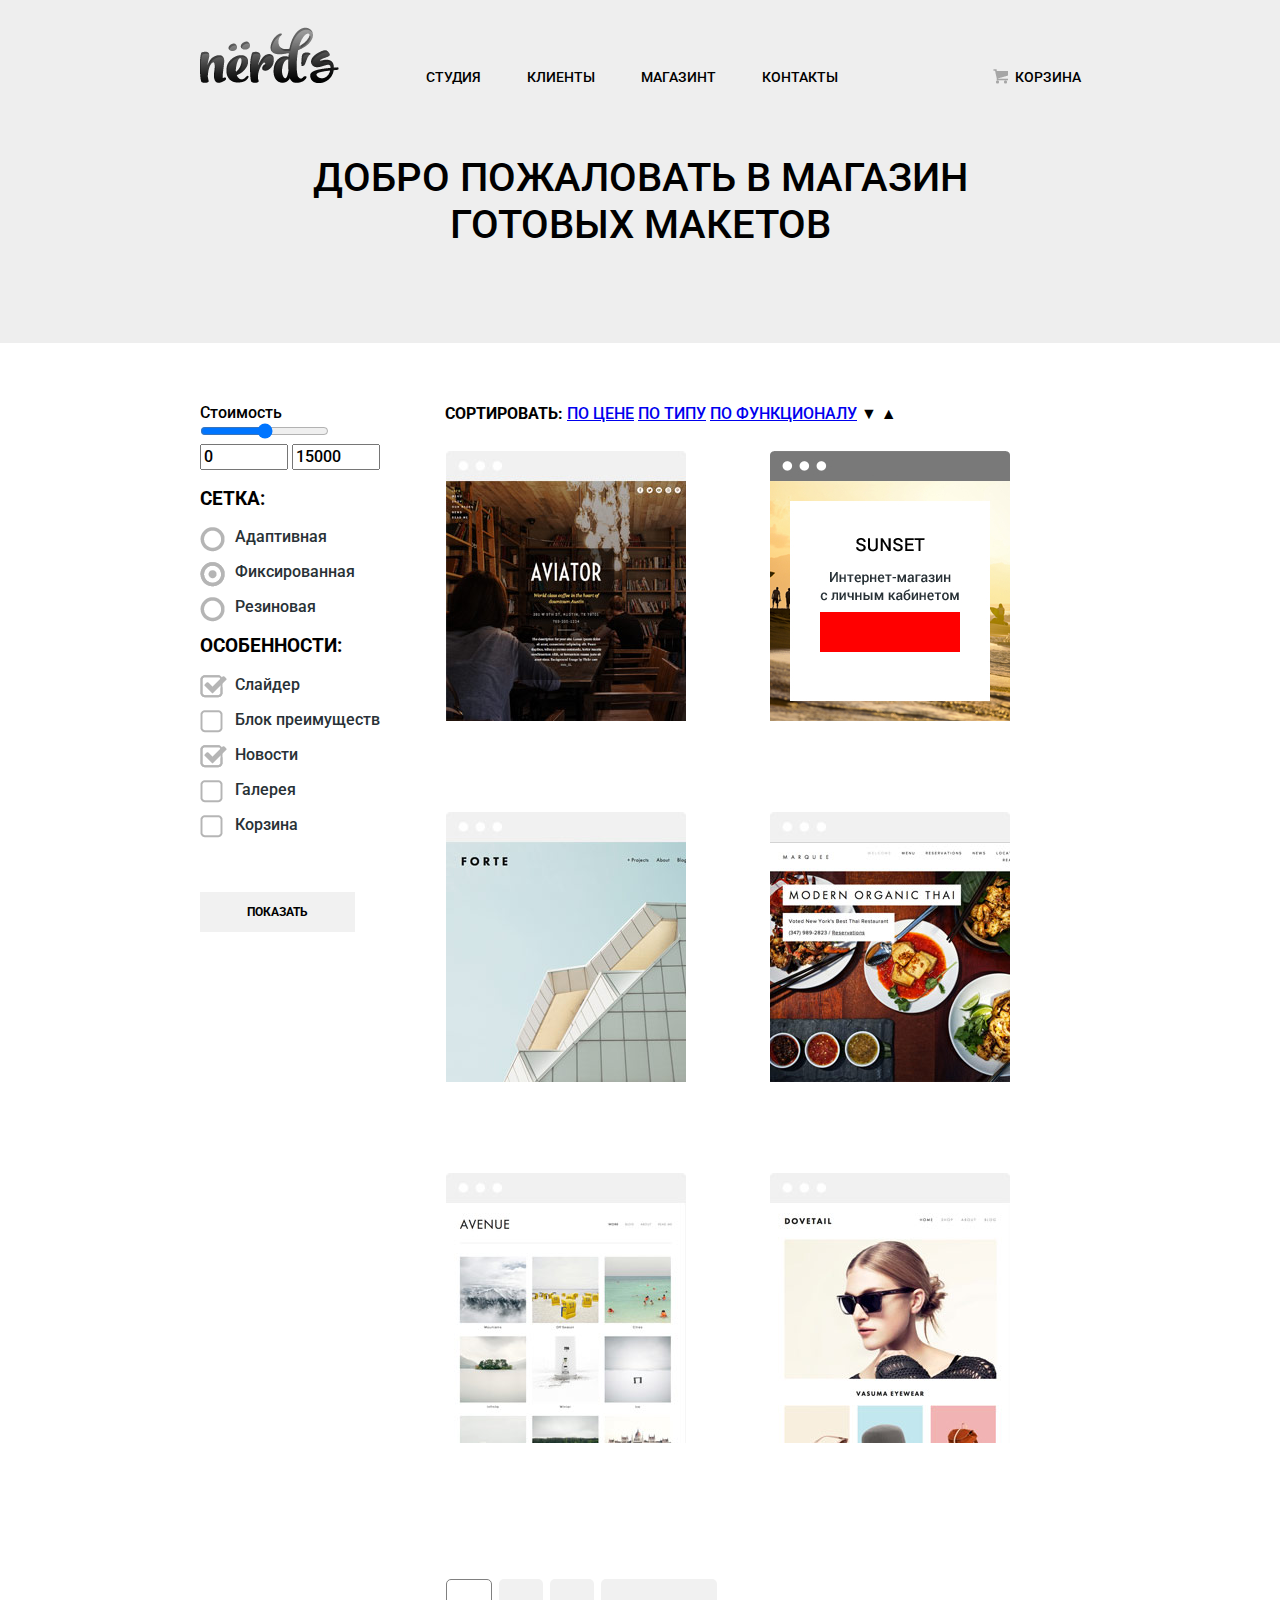
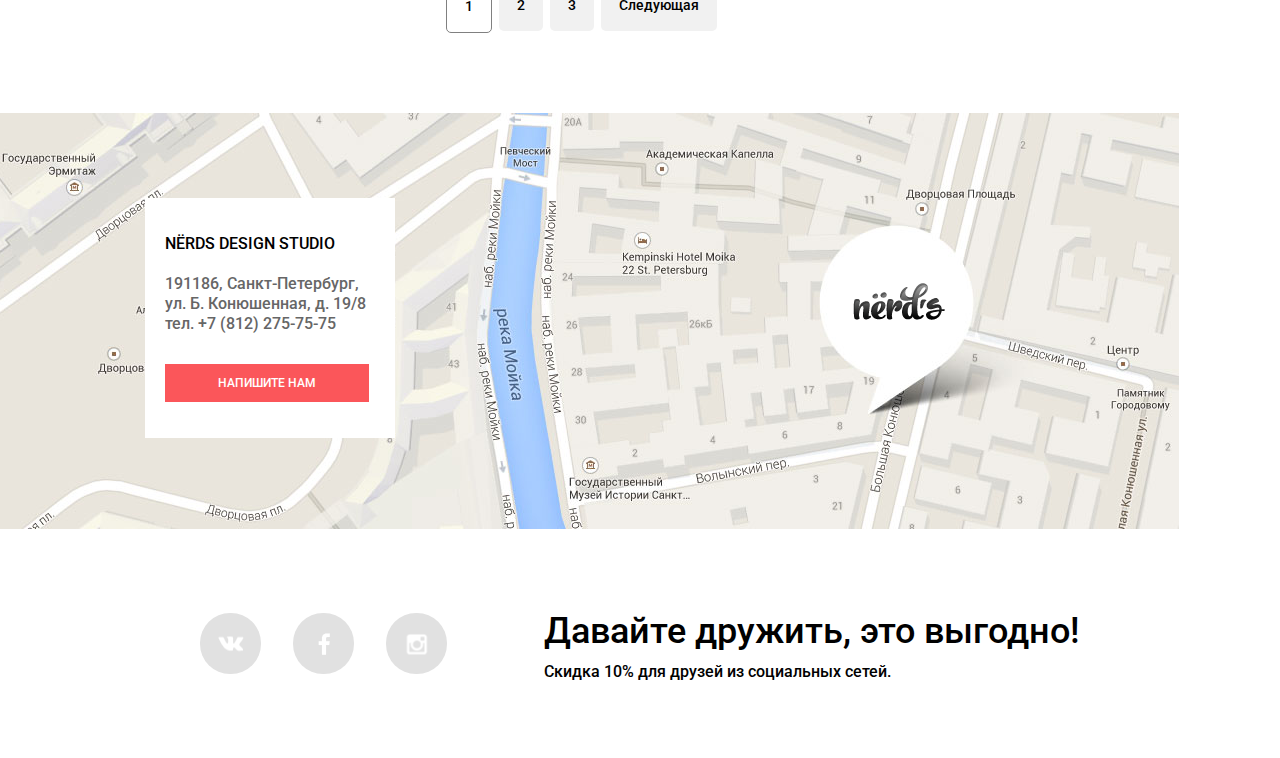
==== catalog.html @ 6b66bb36 "index.html - сделан, catalog.html - почти" ====
<!DOCTYPE html>
<html lang="en">
<head>
  <meta charset="utf-8">
  <title>Нёрдс Каталог</title>
  <link href="https://fonts.googleapis.com/css?family=Roboto:400,500&subset=cyrillic" rel="stylesheet">
  <link rel="stylesheet" href="https://fonts.googleapis.com/css?family=Roboto:500,900&subset=cyrillic">
  <link rel="stylesheet" href="css/normalize.css">
  <link href="css/style.css" rel="stylesheet">
</head>
<body>
  <header class="header clearfix">
    <div class="container clearfix">
      <a class="main-logo" href="#" class="logo"><img src="img/Logo.png" alt="logo" width="139" height="56"></a> <!--float left-->
      <nav class="header-menu">
        <ul>
          <li>
            <a href="#">СТУДИЯ</a>
          </li>
          <li>
            <a href="#">КЛИЕНТЫ</a>
          </li>
          <li>
            <a href="#">МАГАЗИНТ</a>
          </li>
          <li>
            <a href="#">КОНТАКТЫ</a>
          </li>
        </ul>
      </nav> <!-- margin-left-->
      <div class="cart">
        <a class="login" href="#">КОРЗИНА</a>
      </div>
      <div class="welcome">
        <h1>ДОБРО ПОЖАЛОВАТЬ В МАГАЗИН ГОТОВЫХ МАКЕТОВ</h1>
      </div>
    </div>

  </header>

  <main class="container clearfix">
    <!--Левое меню сортировки-->
    <div class="left-menu">
      <div class="price">
        <span>Стоимость</span>
          <div class="slider">
            <input type="range" name="name" value="">
          </div>
          <input class="price-range" type="text" name="name" value="0">
          <input class="price-range" type="text" name="name" value="15000">

      </div>
      <!--Сетка-->
      <div class="grid">
        <h3>СЕТКА:</h3>
        <form action="#" method="post">
          <input type="radio" name="grid" value="Адаптивная" id="rd1">
          <label for="rd1">Адаптивная</label>

          <input checked type="radio" name="grid" value="Фиксированная" id="rd2">
          <label for="rd2">Фиксированная</label>

          <input type="radio" name="grid" value="Резиновая" id="rd3">
          <label for="rd3">Резиновая</label>

      </div>
      <!--Особенности-->
      <div class="features">
        <h3>ОСОБЕННОСТИ:</h3>

          <input checked type="checkbox" name="features-check" value="skider" id="ch1">
          <label for="ch1">Слайдер</label>

          <input type="checkbox" name="features-check" value="advantages" id="ch2">
          <label for="ch2">Блок преимуществ</label>

          <input checked type="checkbox" name="features-check" value="news" id="ch3">
          <label for="ch3">Новости</label>

          <input type="checkbox" name="features-check" value="galery-features" id="ch4">
          <label for="ch4">Галерея</label>

          <input type="checkbox" name="features-check" value="basket" id="ch5">
          <label for="ch5">Корзина</label>

        <div class="show-button"> <!--отдельная клавиша Показать-->
            <!-- <a href="#" class="b1tn-show"> -->
              <input class="btn-show" type="submit" value="Показать">
            <!-- </a> -->
          </div>
        </form>
      </div>

    </div>
    <!--Карточки-->
    <div class="cards-index"> <!--Сортировка?-->
      <div class="sorted">
        <b>СОРТИРОВАТЬ:</b>
        <a href="#">ПО ЦЕНЕ</a>
        <a href="#">ПО ТИПУ</a>
        <a href="#">ПО ФУНКЦИОНАЛУ</a>
        <span>▼</span>
        <span>▲</span>
      </div>
      <div class="layouts">
        <div class="layout-card">
          <a href="#"><img src="img/card-1.jpg" alt="Макет" width="240" height="270"></a>
        </div>
        <div class="layout-card showed"> <!--карточка с кнопкой-->
            <a href="#"><img src="img/card-2-2.jpg" alt="Макет" width="240" height="270"></a>
            <div class="button-price">
                <a href="#" class="btn-price">10000 Р.</a>
            </div>
        </div>
        <div class="layout-card">
          <a href="#"><img src="img/card-3.jpg" alt="Макет" width="240" height="270"></a>
        </div>
        <div class="layout-card">
          <a href="#"><img src="img/card-4.jpg" alt="Макет" width="240" height="270"></a>
        </div>
        <div class="layout-card">
          <a href="#"><img src="img/card-5.jpg" alt="Макет" width="240" height="270"></a>
        </div>
        <div class="layout-card">
          <a href="#"><img src="img/card-6.jpg" alt="Макет" width="240" height="270"></a>
        </div>
        <div class="pagination">
          <ul>
            <li><a href="#" class="selected-pagi">1</a></li>
            <li><a href="#">2</a></li>
            <li><a href="#">3</a></li>
            <li><a href="#">Следующая</a></li>
          </ul>
        </div>
      </div>
    </div>


  </main><!--index main-->
  <footer class="social">
    <div class="container clearfix">
      <div class="map">
        <img class="big-map" src="img/map.jpg" alt="map" width="1199" height="416">
        <img class="map-logo" src="img/logo-map.png" alt="logo-map" width="92" height="37">
        <div class="our-address">
          <span>NЁRDS DESIGN STUDIO</span>

          <address>
            191186, Санкт-Петербург, ул. Б. Конюшенная, д. 19/8
            <br>
            тел. +7 (812) 275-75-75
          </address>
          <a class="btn-address" href="#">НАПИШИТЕ НАМ</a>
        </div>
      </div>

        <div class="social-footer">
          <a class="social-btn social-btn-vk" href="#">Вконтакте</a>
          <a class="social-btn social-btn-fb" href="#">Фейсбук</a>
          <a class="social-btn social-btn-inst" href="#">Инстаграм</a>
        </div>
        <div class="lets-friend">
          <h1>Давайте дружить, это выгодно!</h1>
          <span>Скидка 10% для друзей из социальных сетей.</span>
        </div>
    </div>
  </footer>

</body>
</html>
---- css/style.css ----
body {
  font-size: 16px;
  line-height: 22px;
  color: black;
  font-weight: 500;
  font-family: 'Roboto', sans-serif;
}

h1 {
  font-size: 36px;
  line-height: 36px;
  color: black;
  font-weight: 500;
  font-family: 'Roboto', sans-serif;
}

h2 {
  font-size: 18px;
  line-height: 30px;
  color: black;
  font-weight: 500;
  font-family: 'Roboto', sans-serif;
}

.clearfix::after {
  content: "";
  display: table;
  clear: both;
}

.container {
  position: relative;

  width: 880px;
  padding: 0 10px;
  margin: 0 auto;
}

.header {
  margin-bottom: 60px;
  background-color: #eeeeee;
}

.main-logo {
  float: left;
  position: absolute;
  top: 27px;
}

.header-menu {
  box-sizing: border-box;
  width: 600px;
  float: left;
  margin-left: 180px;
  /*padding-left: 185px;  /* 325px */

}

.header-menu ul {
  margin: 0;
  padding: 0;
  list-style: none;
  font-size: 0;
}

.header-menu li {
  display: inline-block;
  font-size: 14px;
  font-weight: 500;
  line-height: 30px;
}

.header-menu a {
  text-decoration: none;
  color: black;
  display: block;
  padding: 62px 46px;
}

.header-menu a:last-child {
  padding-right: 0;
}

.header-menu a:hover {
  color: #fb565a;
}

.header-menu a:active {
  color: #dbdbdb;
}

.cart {
  max-width: 90px;
  float: right;
}

.login {
  position: relative;

  font-size: 14px;
  font-weight: 500;
  line-height: 30px;
  color: black;
  text-decoration: none;
  padding: 62px 0 62px 25px;

  display: inline-block;
  vertical-align: top;
}

.login:hover {
  color: #fb565a;
}

.login:active {
  color: #dbdbdb;
}

.login::before {
  content: "";
  position: absolute;

  width: 15px;
  height: 15px;
  background-position: -10px -10px;
  background-image: url("../img/sprite.png");
  background-repeat: no-repeat;

  top: 69px;
  left: 3px;
}

.login:hover::before {
  width: 15px;
  height: 15px;
  background-position: -10px -45px;

}

.login:active::before {
  width: 15px;
  height: 15px;
  background-position: -10px -10px;
}

/*--Конец шапки--*/

.advantages {
  vertical-align: top;

}

.advantages-text {
  float: left;
  width: 370px;
  margin: 0;
  padding: 0;

}

.advantages-text h1 {
  margin: 0;
  margin-top: 25px;
}

.advantages-text p {
  margin: 0;
  margin-top: 20px;
  margin-bottom: 30px;
}

/*BUTTONS */

.btn-more {
  display: block;
  /*box-sizing: border-box;*/
  width: 240px;
  line-height: 38px;

  text-decoration: none;
  color: white;
  background-color: #fb565a;
  font-size: 12px;


  text-align: center;

  /*vertical-align: middle;*/
  /*padding: 14px 71px 15px 70px;*/
}

.btn-more:hover {
  background-color: #d6494d;
}

.btn-more:active {
  background-color: #b63538;
}

.btn-buy {
  display: block;
  width: 140px;
  line-height: 38px;

  text-decoration: none;
  color: white;
  background-color: #fb565a;

  text-align: center;
}

.btn-buy:hover {
  background-color: #d6494d;
}

.btn-buy:active {
  background-color: #b63538;
}

.apps {
  background-color: #00ca74;
}

.apps:hover {
  background-color: #01a25e;
}

.apps:active {
  background-color: #009053;
}

.present {
  background-color: #efc84a;
}

.present:hover {
  background-color: #d6ae2c;
}
.present:active {
  background-color: #c09b24;
}

/*END BUTTONS */

.advantages-img {
  float: right;
  margin-bottom: 70px;
}

.advantages-switch {
  float: left;
  width: 60px;
  margin-top: 200px;

}

.what-we-do {
  font-size: 0;
}

.we-do-card {
  display: inline-block;
  width: 240px;
  vertical-align: top;
  margin-right: 80px;
  margin-bottom: 80px;


  font-size: 15px;
  line-height: 22px;
  color: black;
  font-weight: 500;
  font-family: 'Roboto', sans-serif;
}

.we-do-card h2 {     /* Не работает? */
  font-size: 18px;
  line-height: 30px;
  color: black;
  font-weight: 500;
  font-family: 'Roboto', sans-serif;
}

.we-do-card:last-child {
  margin-right: 0;

}

.about {
  margin-top: 60px;
  margin-bottom: 72px;
}

.about li {
  margin-bottom: 35px;
}

.about span {
  text-transform: uppercase;
}

.about-text {
  float: left;
  width: 575px;
  padding-top: 15px;
}

.about-text h1 {
  margin: 0;
}

.about-text p {
  margin-top: 30px;
  margin-bottom: 55px;
}

.about-how {
  width: 240px;
  float: right;
  margin-right: 15px;
}

.about-how img {
  margin-bottom: 90px;
}

.delimiter {
  margin: 0;
}

.partners {
  margin-top: 45px;
  margin-bottom: 30px;
}

.image-partners {
  vertical-align: middle;
  margin-right: 120px;
  opacity: 0.2;
}

.image-partners:hover {
  opacity: 1; lty
}

.image-partners:last-child {
  margin-right: 0;
}

/*--footer*/
.map {
  margin-bottom: 78px;
}

.big-map {
  position: relative;
  left: -220px;
}

.map-logo {
  position: absolute;
  top: 170px;
  right: 145px;
}

.our-address {
  position: absolute;
  top: 85px;
  left: -45px;
  box-sizing: border-box;

  background-color: white;
  width: 250px;
  height: 240px;

  padding: 31px 23px 26px 20px;

}

.our-address span {
  font-size: 16px;
  line-height: 30px;
}

.our-address address {
  margin-top: 15px;
  margin-bottom: 30px;

  font-size: 16px;
  line-height: 20px;
  font-style: normal;
  color: #666;
}

.btn-address {
  display: block;
  /*box-sizing: border-box;*/
  width: 204px;
  line-height: 38px;

  text-decoration: none;
  color: white;
  background-color: #fb565a;
  font-size: 12px;


  text-align: center;

  /*vertical-align: middle;*/
  /*padding: 14px 71px 15px 70px;*/
}

.btn-address:hover {
  background-color: #d6494d;
}

.btn-address:active {
  background-color: #b63538;
}

.social {
  margin-top: 80px;
}

.social-footer {
  float: left;
}

.social-btn {
  position: relative;
  display: inline-block;
  vertical-align: top;
  margin-right: 28px;

  width: 61px;
  height: 61px;
  font-size: 0;
  background-color: #e1e1e1;

  border-radius: 30px;

}

.social-btn::before {
  content: "";
  position: absolute;
  top: 50%;
  left: 50%;

  transform: translate(-50%, -50%);
  background: transparent url("../img/sprite.png") no-repeat;

}

.social-btn:hover {
  background: #fb565a;
}

.social-btn-vk::before {
  width: 26px;
  height: 15px;
  background-position: -10px -459px;
}

.social-btn-fb::before {
  width: 12px;
  height: 22px;
  background-position: -10px -316px;
}

.social-btn-inst::before {
  width: 21px;
  height: 21px;
  background-position: -10px -358px;
}

.lets-friend {
  float: right;;
  margin-left: 20px;
  margin-bottom: 75px;
}

.lets-friend h1 {
  margin: 0;
  margin-bottom: 12px;
}

footer .container {
  margin-top: 80px;
}
/*--End Footer--*/

/*Catalog*/

.welcome {
  margin-bottom: 95px;
  margin-left: auto;
  margin-right: auto;
  width: 655px;
}

.welcome h1 {
  margin: 0;
  text-align: center;
  font-size: 40px;
  text-transform: uppercase;
  font-weight: 500;
  line-height: normal;
}

.left-menu {
  float: left;
  width: 245px;
  line-height: 20px;
}

/*Оформление кнопок*/

input[type="checkbox"] {
  display: none;
}

input[type="checkbox"] + label {
  display: block;
  line-height: 20px;
  padding-left: 35px;
  margin-bottom: 15px;
  cursor: pointer;

  position: relative;
  color: #283136;
}

input[type="checkbox"] + label:hover {
  color: black;
}

input[type="checkbox"] + label:active {  /*Нужно ли opacity?*/
  opacity: 0.3;
}

input[type="checkbox"] + label::before {
  content: "";
  display: block;

  position: absolute;
  top: 0;
  left: 0;

  background-image: url("../img/sprite.png");
  background-repeat: no-repeat;
  width: 23px;
  height: 23px;
  background-position: -10px -80px;
}

input[type="checkbox"]:checked + label::after {
  content: "";
  display: block;

  position: absolute;
  top: 0;
  left: 0;

  background-image: url("../img/sprite.png");
  background-repeat: no-repeat;
  width: 27px;
  height: 23px;
  background-position: -10px -123px;
}

input[type="radio"] {
  display: none;
}

input[type="radio"] + label {
  display: block;
  line-height: 20px;
  padding-left: 35px;
  margin-bottom: 15px;
  cursor: pointer;

  position: relative;
  color: #283136;
}

input[type="radio"] + label:hover {
  color: black;
}

input[type="radio"] + label:active {  /*Нужно ли opacity?*/
  opacity: 0.3;
}

input[type="radio"] + label::before {
  content: "";
  display: block;

  position: absolute;
  top: 0;
  left: 0;

  background-image: url("../img/sprite.png");
  background-repeat: no-repeat;
  width: 25px;
  height: 25px;
  background-position: -10px -166px;
}

input[type="radio"]:checked + label::after {
  content: "";
  display: block;

  position: absolute;
  top: 0;
  left: 0;

  background-image: url("../img/sprite.png");
  background-repeat: no-repeat;
  width: 25px;
  height: 25px;
  background-position: -10px -211px;
}

.left-menu .price-range {
  width: 80px;
}

.show-button {
  margin-top: 57px;
}

.btn-show {
    display: block;
    width: 155px;
    line-height: 38px;

    text-decoration: none;
    color: black;
    background-color: #f1f1f1;

    text-align: center;
    text-transform: uppercase;
    border: 0;

    font-size: 12px;
    font-weight: 700;

}

/*END Оформление кнопок*/



.sorted {
  margin-bottom: 26px;
}

.layouts {
  margin-left: 246px;
}

.layout-card {
  display: inline-block;
  font-size: 0;
  margin-right: 80px;
  margin-bottom: 80px;
}

.layout-card:nth-child(even) {
  margin-right: 0;
}

.showed  div{
  position: relative;
}

.btn-price {
  position: absolute;
  bottom: 80px;
  left: 50px;
  background: red;
  width: 140px;
  height: 40px;

}

.btn-price:hover {
  background: blue;
}

/*
.btn-price {
  display: inline-block;
  float: right;
  background: red;
  width: 100px;
}
*/

.pagination {
  margin-top: 45px;
}

.pagination ul {
  margin: 0;
  padding: 0;

  list-style: none;
  font-size: 0;
}

.pagination li {
  display: inline-block;
  font-size: 14px;
  line-height: 18px;
  vertical-align: top;
}

.pagination a {
  display: block;
  padding: 17px 18px;
  color: black;
  background-color: #f1f1f1;
  text-decoration: none;
  margin-right: 7px;
  border-radius: 5px;
}

.pagination .selected-pagi {
  color: black;
  background-color: white;
  border: 1px solid grey;
}

.pagination a:hover {
  background: #e5e5e5;
}

.pagination a:active {
  background: #d5d5d5;
  box-shadow: inset 0 3px 0 0 grey;
}

/*SPRITE*/
.sprite {
    background-image: url("../img/sprite.png");
    background-repeat: no-repeat;
    display: block;
}

.sprite--icon-basket {
    width: 15px;
    height: 15px;
    background-position: -10px -10px;
}

.sprite--icon-basket-red {
    width: 15px;
    height: 15px;
    background-position: -10px -45px;
}

.sprite--icon-check-off {
    width: 23px;
    height: 23px;
    background-position: -10px -80px;
}

.sprite--icon-check-on {
    width: 27px;
    height: 23px;
    background-position: -10px -123px;
}

.sprite--icon-circle {
    width: 25px;
    height: 25px;
    background-position: -10px -166px;
}

.sprite--icon-circle-dot {
    width: 25px;
    height: 25px;
    background-position: -10px -211px;
}

.sprite--icon-down-dir- {
    width: 11px;
    height: 10px;
    background-position: -10px -256px;
}

.sprite--icon-down-dir-green {
    width: 11px;
    height: 10px;
    background-position: -10px -286px;
}

.sprite--icon-fb {
    width: 12px;
    height: 22px;
    background-position: -10px -316px;
}

.sprite--icon-inst {
    width: 21px;
    height: 21px;
    background-position: -10px -358px;
}

.sprite--icon-up-dir {
    width: 11px;
    height: 10px;
    background-position: -10px -399px;
}

.sprite--icon-up-dir-green {
    width: 11px;
    height: 10px;
    background-position: -10px -429px;
}

.sprite--icon-vk {
    width: 26px;
    height: 15px;
    background-position: -10px -459px;
}

/*END SPRITE*/
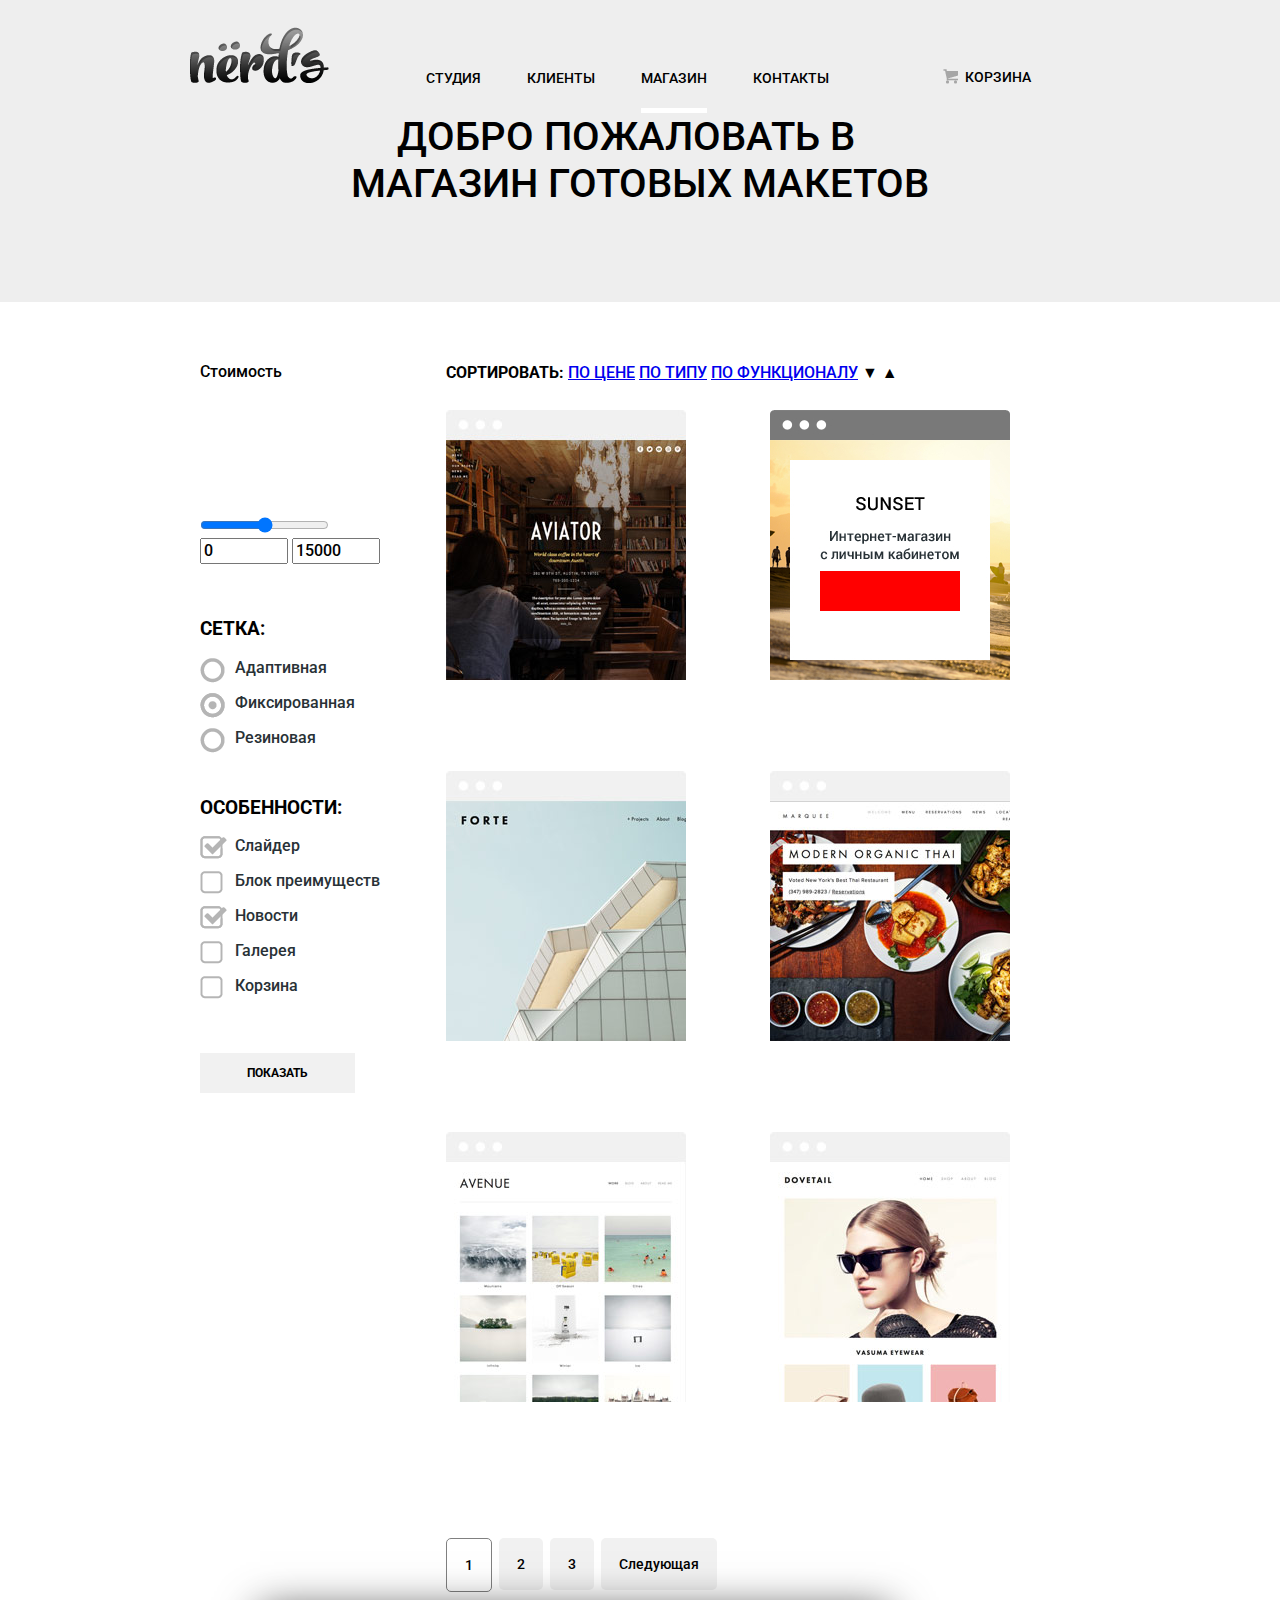
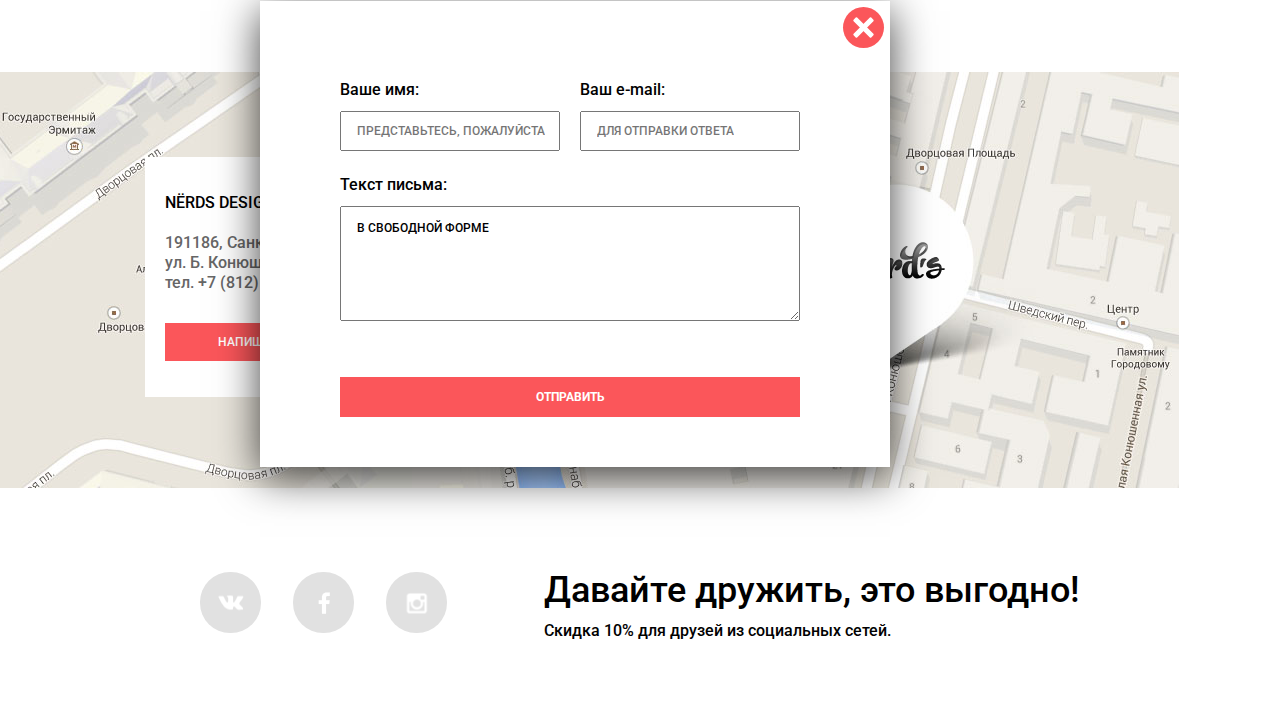
==== commit f823b9ed: "index.html готов" ====
--- a/catalog.html
+++ b/catalog.html
@@ -1,5 +1,5 @@
 <!DOCTYPE html>
-<html lang="en">
+<html lang="ru">
 <head>
   <meta charset="utf-8">
   <title>Нёрдс Каталог</title>
@@ -11,7 +11,7 @@
 <body>
   <header class="header clearfix">
     <div class="container clearfix">
-      <a class="main-logo" href="#" class="logo"><img src="img/Logo.png" alt="logo" width="139" height="56"></a> <!--float left-->
+      <a class="main-logo" href="index.html" class="logo"><img src="img/Logo.png" alt="logo" width="139" height="56"></a> <!--float left-->
       <nav class="header-menu">
         <ul>
           <li>
@@ -20,8 +20,8 @@
           <li>
             <a href="#">КЛИЕНТЫ</a>
           </li>
-          <li>
-            <a href="#">МАГАЗИНТ</a>
+          <li class="active">
+            <a>МАГАЗИН</a>
           </li>
           <li>
             <a href="#">КОНТАКТЫ</a>
@@ -41,57 +41,57 @@
   <main class="container clearfix">
     <!--Левое меню сортировки-->
     <div class="left-menu">
-      <div class="price">
-        <span>Стоимость</span>
-          <div class="slider">
-            <input type="range" name="name" value="">
-          </div>
-          <input class="price-range" type="text" name="name" value="0">
-          <input class="price-range" type="text" name="name" value="15000">
-
-      </div>
-      <!--Сетка-->
-      <div class="grid">
-        <h3>СЕТКА:</h3>
-        <form action="#" method="post">
-          <input type="radio" name="grid" value="Адаптивная" id="rd1">
-          <label for="rd1">Адаптивная</label>
-
-          <input checked type="radio" name="grid" value="Фиксированная" id="rd2">
-          <label for="rd2">Фиксированная</label>
-
-          <input type="radio" name="grid" value="Резиновая" id="rd3">
-          <label for="rd3">Резиновая</label>
-
-      </div>
-      <!--Особенности-->
-      <div class="features">
-        <h3>ОСОБЕННОСТИ:</h3>
-
-          <input checked type="checkbox" name="features-check" value="skider" id="ch1">
-          <label for="ch1">Слайдер</label>
-
-          <input type="checkbox" name="features-check" value="advantages" id="ch2">
-          <label for="ch2">Блок преимуществ</label>
-
-          <input checked type="checkbox" name="features-check" value="news" id="ch3">
-          <label for="ch3">Новости</label>
-
-          <input type="checkbox" name="features-check" value="galery-features" id="ch4">
-          <label for="ch4">Галерея</label>
-
-          <input type="checkbox" name="features-check" value="basket" id="ch5">
-          <label for="ch5">Корзина</label>
-
-        <div class="show-button"> <!--отдельная клавиша Показать-->
-            <!-- <a href="#" class="b1tn-show"> -->
-              <input class="btn-show" type="submit" value="Показать">
-            <!-- </a> -->
-          </div>
-        </form>
-      </div>
-
-    </div>
+        <div class="price">
+          <span>Стоимость</span>
+            <div class="slider">
+              <input type="range" name="name" value="">
+            </div>
+            <input class="price-range" type="text" name="name" value="0">
+            <input class="price-range" type="text" name="name" value="15000">
+
+        </div>
+        <!--Сетка-->
+        <div class="grid">  <!--form action закрывать в каждом диве или один общий на два дива?(этот и следующий)-->
+          <h3>СЕТКА:</h3>
+          <form action="#" method="post">
+            <input type="radio" name="grid" value="Адаптивная" id="rd1">
+            <label for="rd1">Адаптивная</label>
+
+            <input checked type="radio" name="grid" value="Фиксированная" id="rd2">
+            <label for="rd2">Фиксированная</label>
+
+            <input type="radio" name="grid" value="Резиновая" id="rd3">
+            <label for="rd3">Резиновая</label>
+
+        </div>
+        <!--Особенности-->
+        <div class="features">
+          <h3>ОСОБЕННОСТИ:</h3>
+
+            <input checked type="checkbox" name="features-check" value="skider" id="ch1">
+            <label for="ch1">Слайдер</label>
+
+            <input type="checkbox" name="features-check" value="advantages" id="ch2">
+            <label for="ch2">Блок преимуществ</label>
+
+            <input checked type="checkbox" name="features-check" value="news" id="ch3">
+            <label for="ch3">Новости</label>
+
+            <input type="checkbox" name="features-check" value="galery-features" id="ch4">
+            <label for="ch4">Галерея</label>
+
+            <input type="checkbox" name="features-check" value="basket" id="ch5">
+            <label for="ch5">Корзина</label>
+
+          <div class="show-button"> <!--отдельная клавиша Показать-->
+              <!-- <a href="#" class="b1tn-show"> -->
+                <input class="btn-show" type="submit" value="Показать">
+              <!-- </a> -->
+            </div>
+          </form>
+        </div>
+
+      </div>
     <!--Карточки-->
     <div class="cards-index"> <!--Сортировка?-->
       <div class="sorted">
@@ -139,7 +139,7 @@
   </main><!--index main-->
   <footer class="social">
     <div class="container clearfix">
-      <div class="map">
+      <div class="map"> <!--Всплывающее окно внутри -->
         <img class="big-map" src="img/map.jpg" alt="map" width="1199" height="416">
         <img class="map-logo" src="img/logo-map.png" alt="logo-map" width="92" height="37">
         <div class="our-address">
@@ -152,6 +152,41 @@
           </address>
           <a class="btn-address" href="#">НАПИШИТЕ НАМ</a>
         </div>
+        <div class="modal-content clearfix"><!-- Всплывающее окно "Напишите нам" -->  <!-- text-popup проходит сквозь float, clearfix не помогает почему-то -->
+            <button class="modal-content-close" type="button" title="Закрыть">Закрыть</button>
+
+            <form class="login-form clearfix" action="#" method="post">
+                <div class="login-popup">
+                  <label for="pup-login">
+                    <p>Ваше имя:</p>
+                  </label>
+                  <input type="text" name="login" id="pup-login" placeholder="представьтесь, пожалуйста">
+                </div>
+                <div class="email-popup">
+                  <label for="pup-email">
+                    <p>Ваш e-mail:</p>
+                  </label>
+                  <input type="text"  name="email" id="pup-email" placeholder="для отправки ответа">
+                </div>
+                <div class="text-popup">
+                  <label for="pup-text">
+                    <p>Текст письма:</p>
+                  </label>
+                  <textarea type="text"  name="all-text" id="pup-text">в свободной форме</textarea>
+                </div>
+                <!-- <div class="text-popup"> -->  <!-- Проба с типом input -->
+                  <!--<label for="pup-text">
+                    <p>Текст письма:</p>
+                  </label>
+                  <input class="popup-text" type="text"  name="all-text" id="pup-text" placeholder="в свободной форме"></input>
+                </div> -->
+
+                <button class="btn-show" type="submit">Отправить</button>
+
+            </form>
+
+
+          </div>
       </div>
 
         <div class="social-footer">
@@ -166,5 +201,6 @@
     </div>
   </footer>
 
+
 </body>
 </html>
--- a/css/style.css
+++ b/css/style.css
@@ -36,6 +36,11 @@
   margin: 0 auto;
 }
 
+img {
+  max-width: 100%;
+  height: auto;
+}
+
 .header {
   margin-bottom: 60px;
   background-color: #eeeeee;
@@ -45,13 +50,18 @@
   float: left;
   position: absolute;
   top: 27px;
+  left: 0px;
+
 }
 
 .header-menu {
   box-sizing: border-box;
-  width: 600px;
+  width: 550px;
   float: left;
   margin-left: 180px;
+  margin-top: 43px;
+
+  /*margin-bottom: 64px;*/
   /*padding-left: 185px;  /* 325px */
 
 }
@@ -65,6 +75,7 @@
 
 .header-menu li {
   display: inline-block;
+  vertical-align: top;
   font-size: 14px;
   font-weight: 500;
   line-height: 30px;
@@ -74,7 +85,7 @@
   text-decoration: none;
   color: black;
   display: block;
-  padding: 62px 46px;
+  padding: 20px 46px;
 }
 
 .header-menu a:last-child {
@@ -87,11 +98,34 @@
 
 .header-menu a:active {
   color: #dbdbdb;
+}
+
+.header-menu .active {
+  position: relative;
+
+  background-color: none;
+}
+
+.header-menu .active::after {
+  content: "";
+  position: absolute;
+  right: 0;
+  bottom: 0;
+  left: 46px;
+
+  height: 5px;
+
+  background-color: #ffffff;
+}
+
+.header-menu .active a:hover {
+  color: black;
 }
 
 .cart {
   max-width: 90px;
   float: right;
+  margin-right: 50px;
 }
 
 .login {
@@ -145,29 +179,104 @@
 
 /*--Конец шапки--*/
 
-.advantages {
+/* SLIDER*/
+
+.slider {
+  position: relative;
+
+  padding-top: 135px;
+  width: 880px;
+  margin: 0 auto;
+}
+
+.slide {
+  min-height: 310px;
+  background-repeat: no-repeat;
+  background-position: 100% 10px;
+}
+
+.slider input[type="radio"] {
+  display: none;
+}
+
+.slider-controls label {
+  display: inline-block;
+  width: 4px;
+  height: 4px;
+  margin: 0 3px;
+
   vertical-align: top;
 
-}
-
-.advantages-text {
-  float: left;
-  width: 370px;
-  margin: 0;
-  padding: 0;
-
-}
-
-.advantages-text h1 {
-  margin: 0;
-  margin-top: 25px;
-}
-
-.advantages-text p {
-  margin: 0;
-  margin-top: 20px;
-  margin-bottom: 30px;
-}
+  background: #ffffff;
+  border: 3px solid white;
+  border-radius: 50%;
+  cursor: pointer;
+}
+.slider-controls {
+  position: absolute;
+  bottom: 95px;
+  left: 50%;
+
+  width: 200px;
+  margin-left: -100px;
+
+  text-align: center;
+}
+
+.slide-text {
+  width: 500px;
+  padding: 30px 0;
+}
+
+.slide-title {
+  font-weight: 500;
+  font-size: 36px;
+  line-height: 36px;
+}
+
+.slide p {
+  color: #283136;
+  font-size: 16px;
+  font-weight: 500;
+  line-height: 22px;
+}
+
+.slide:nth-child(1) {
+  background-image: url("../img/nerds-1-comp.png");
+}
+
+.slide:nth-child(2) {
+  background-image: url("../img/nerds-2-calc.png");
+}
+
+.slide:nth-child(3) {
+  background-image: url("../img/nerds-3-rob.png");
+}
+
+.slide {
+  display: none;
+}
+
+#btn-1:checked ~ .slides .slide:nth-child(1) {
+  display: block;
+}
+
+#btn-2:checked ~ .slides .slide:nth-child(2) {
+  display: block;
+}
+
+#btn-3:checked ~ .slides .slide:nth-child(3) {
+  display: block;
+}
+
+#btn-1:checked ~ .slider-controls label[for="btn-1"],
+#btn-2:checked ~ .slider-controls label[for="btn-2"],
+#btn-3:checked ~ .slider-controls label[for="btn-3"] {
+  background: #c1c1c1;
+}
+
+/*END SLIDER */
+
 
 /*BUTTONS */
 
@@ -178,12 +287,13 @@
   line-height: 38px;
 
   text-decoration: none;
+  text-transform: uppercase;
   color: white;
   background-color: #fb565a;
   font-size: 12px;
 
-
   text-align: center;
+  border-radius: 3px;
 
   /*vertical-align: middle;*/
   /*padding: 14px 71px 15px 70px;*/
@@ -289,14 +399,38 @@
 .about {
   margin-top: 60px;
   margin-bottom: 72px;
+
+}
+
+.about ul {
+  margin: 0;
+  padding: 0;
+  list-style: none;
+  margin-top: 30px;
 }
 
 .about li {
+  position: relative;
+
   margin-bottom: 35px;
+  padding-left: 35px;
+}
+
+.about li::after {
+  position: absolute;
+  content: "";
+  top: 50%;
+  left: 1px;
+
+  width: 25px;
+  height: 2px;
+
+  background-color: #fb565a;
 }
 
 .about span {
   text-transform: uppercase;
+
 }
 
 .about-text {
@@ -355,6 +489,7 @@
 .big-map {
   position: relative;
   left: -220px;
+  max-width: inherit;
 }
 
 .map-logo {
@@ -650,18 +785,30 @@
 
 /*END Оформление кнопок*/
 
-
+.price {
+  margin-bottom: 55px;
+}
+
+.grid {
+  margin-bottom: 50px;
+}
+
+.cards-index {
+  width: 565px;
+  margin-left: 246px;
+}
 
 .sorted {
   margin-bottom: 26px;
 }
 
-.layouts {
+/*.layouts {
   margin-left: 246px;
-}
+}*/
 
 .layout-card {
   display: inline-block;
+  vertical-align: top;
   font-size: 0;
   margin-right: 80px;
   margin-bottom: 80px;
@@ -712,6 +859,7 @@
 
 .pagination li {
   display: inline-block;
+  vertical-align: top;
   font-size: 14px;
   line-height: 18px;
   vertical-align: top;
@@ -828,3 +976,136 @@
 }
 
 /*END SPRITE*/
+
+
+/*POPUP*/
+
+.modal-content {
+  position: absolute;
+  bottom: 250px;
+  left: 70px;
+  box-sizing: border-box;
+  /*left: 50%;*/
+
+  max-width: 704px;
+  padding: 55px 90px 50px 80px;
+
+  color: #000000;
+
+  background: white;
+  box-shadow: 0 10px 40px rgba(0, 1, 1, 0.75);
+}
+
+.modal-content p {
+  margin: 0;
+  padding: 0;
+  margin-bottom: 12px;
+}
+
+.modal-content-close {
+  position: absolute;
+  top: 6px;
+  right: 6px;
+
+  width: 41px;
+  height: 41px;
+
+  font-size: 0;
+  border-radius: 50%;
+
+  background-color: #fb565a;
+  border: 0;
+  outline: 0;
+  cursor: pointer;
+}
+
+.modal-content-close::before,
+.modal-content-close::after {
+  content: "";
+  position: absolute;
+  top: 18px;
+  right: 8px;
+
+  width: 25px;
+  height: 5px;
+  background-color: white;
+  border-radius: 1px;
+}
+
+.modal-content-close::before {
+  transform: rotate(45deg);
+}
+
+.modal-content-close::after {
+  transform: rotate(-45deg);
+}
+
+.login-form input {
+  box-sizing: border-box;
+  width: 220px;
+  height: 40px;
+  text-transform: uppercase;
+  font-size: 12px;
+  line-height: 18px;
+  color: black;
+  padding-left: 15px;
+}
+
+/*.login-form .popup-text {
+  width: 460px;
+  height: 115px;
+  padding-top: 12px;
+  padding-left: 16px
+}*/
+
+.login-form textarea {
+
+  box-sizing: border-box;
+  width: 460px;
+  height: 115px;
+  text-transform: uppercase;
+  font-size: 12px;
+  line-height: 18px;
+  padding-top: 12px;
+  padding-left: 16px;
+}
+
+.login-form label {
+  font-size: 16px;
+  font-weight: 500;
+  line-height: 18px;
+}
+
+.login-popup {
+  display: inline-block;
+  float: left;
+  margin-right: 20px;
+  margin-bottom: 25px;
+}
+
+.email-popup {
+  display: inline-block;
+  float: right;
+  margin-bottom: 25px;
+}
+
+.text-popup {
+  margin-top: 25px;
+  margin-bottom: 50px;
+}
+
+.modal-content .btn-show {
+  width: 100%;
+  background: #fb565a;
+  color: white;
+}
+
+.modal-content .btn-show:hover {
+  background-color: #d6494d;
+}
+
+.modal-content .btn-show:active {
+  background-color: #b63538;
+}
+
+/*END popup*/
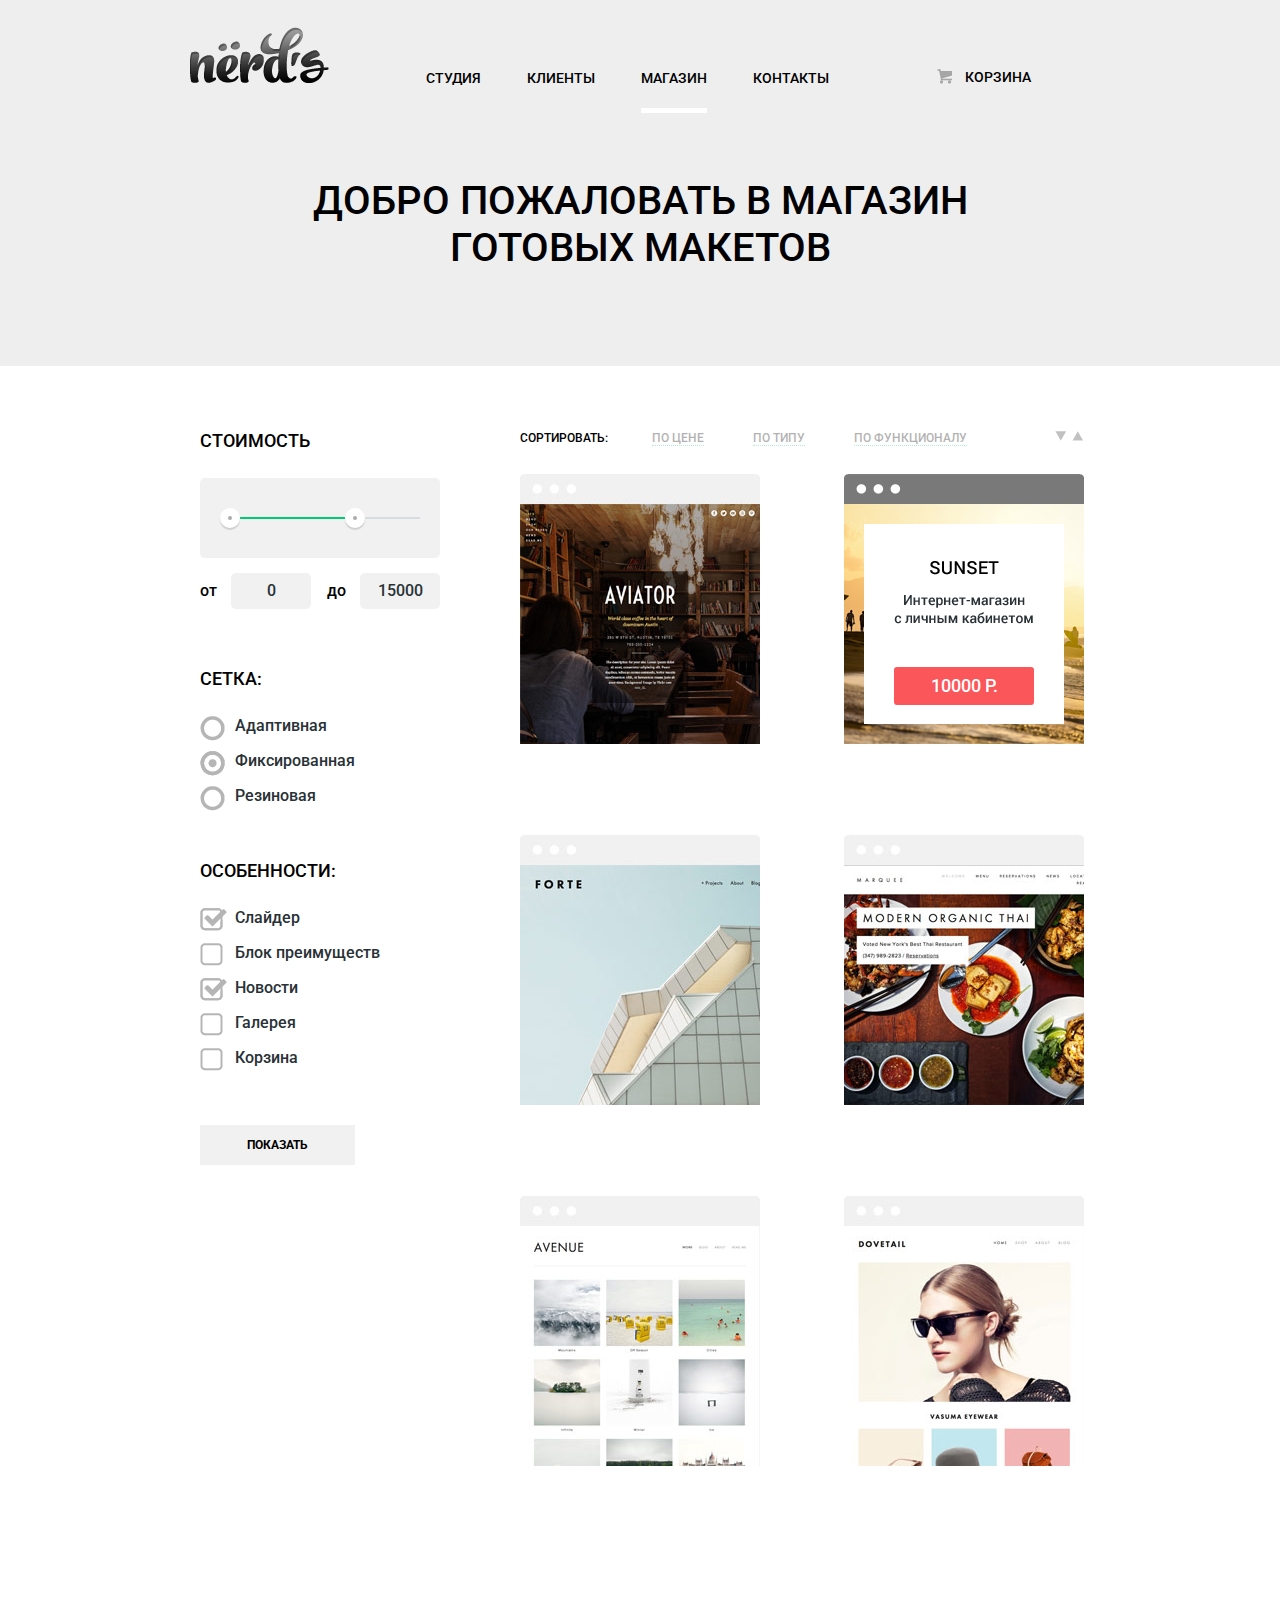
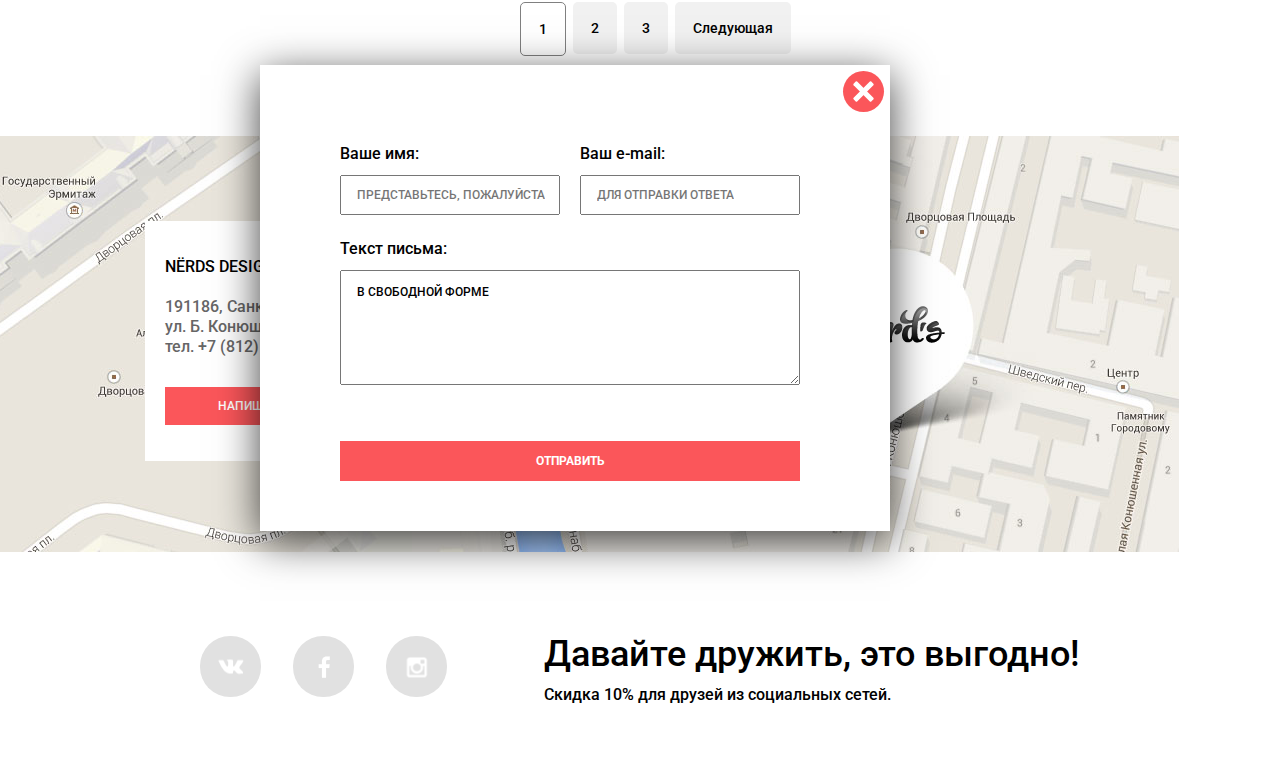
==== commit 66c76d06: "index и catalog статичные готовы" ====
--- a/catalog.html
+++ b/catalog.html
@@ -1,6 +1,6 @@
 <!DOCTYPE html>
-<html lang="ru">
-<head>
+<html lang="ru"> <!-- див с карточками отталкивать через margin-left от края на 320px? -->
+<head> <!-- Пришлось для каталога ввести отдельный класс с margin-bottom (help-bottom) -->
   <meta charset="utf-8">
   <title>Нёрдс Каталог</title>
   <link href="https://fonts.googleapis.com/css?family=Roboto:400,500&subset=cyrillic" rel="stylesheet">
@@ -12,7 +12,7 @@
   <header class="header clearfix">
     <div class="container clearfix">
       <a class="main-logo" href="index.html" class="logo"><img src="img/Logo.png" alt="logo" width="139" height="56"></a> <!--float left-->
-      <nav class="header-menu">
+      <nav class="header-menu help-bottom">
         <ul>
           <li>
             <a href="#">СТУДИЯ</a>
@@ -41,19 +41,29 @@
   <main class="container clearfix">
     <!--Левое меню сортировки-->
     <div class="left-menu">
-        <div class="price">
+      <form action="#" method="post">
+        <div class="range-filter">
           <span>Стоимость</span>
-            <div class="slider">
-              <input type="range" name="name" value="">
-            </div>
-            <input class="price-range" type="text" name="name" value="0">
-            <input class="price-range" type="text" name="name" value="15000">
+            <div class="range-controls">
+              <!-- <input type="range" name="name" value=""> -->
+              <div class="scale">
+                <div class="bar"></div>
+              </div>
+              <div class="toggle toggle-min"></div>
+              <div class="toggle toggle-max"></div>
+
+            </div>
+            <div class="price-controls">
+              <label class="min-price">от <input name="min-price" type="text" value="0"></label>
+              <label class="max-price">до <input name="max-price" type="text" value="15000"></label>
+            </div>
+            <!-- <input class="price-controls" type="text" name="name" value="0">
+            <input class="price-controls" type="text" name="name" value="15000"> -->
 
         </div>
         <!--Сетка-->
-        <div class="grid">  <!--form action закрывать в каждом диве или один общий на два дива?(этот и следующий)-->
-          <h3>СЕТКА:</h3>
-          <form action="#" method="post">
+        <div class="grid">
+          <span>СЕТКА:</span>
             <input type="radio" name="grid" value="Адаптивная" id="rd1">
             <label for="rd1">Адаптивная</label>
 
@@ -66,7 +76,7 @@
         </div>
         <!--Особенности-->
         <div class="features">
-          <h3>ОСОБЕННОСТИ:</h3>
+          <span>ОСОБЕННОСТИ:</span>
 
             <input checked type="checkbox" name="features-check" value="skider" id="ch1">
             <label for="ch1">Слайдер</label>
@@ -88,19 +98,17 @@
                 <input class="btn-show" type="submit" value="Показать">
               <!-- </a> -->
             </div>
-          </form>
-        </div>
-
-      </div>
+
+        </div>
+      </form>
+    </div>
     <!--Карточки-->
     <div class="cards-index"> <!--Сортировка?-->
       <div class="sorted">
-        <b>СОРТИРОВАТЬ:</b>
+        <span>СОРТИРОВАТЬ:</span>
         <a href="#">ПО ЦЕНЕ</a>
         <a href="#">ПО ТИПУ</a>
         <a href="#">ПО ФУНКЦИОНАЛУ</a>
-        <span>▼</span>
-        <span>▲</span>
       </div>
       <div class="layouts">
         <div class="layout-card">
@@ -109,7 +117,7 @@
         <div class="layout-card showed"> <!--карточка с кнопкой-->
             <a href="#"><img src="img/card-2-2.jpg" alt="Макет" width="240" height="270"></a>
             <div class="button-price">
-                <a href="#" class="btn-price">10000 Р.</a>
+                <a href="#" class="btn-more">10000 Р.</a>
             </div>
         </div>
         <div class="layout-card">
--- a/css/style.css
+++ b/css/style.css
@@ -62,8 +62,11 @@
   margin-top: 43px;
 
   /*margin-bottom: 64px;*/
-  /*padding-left: 185px;  /* 325px */
-
+
+}
+
+.help-bottom {
+  margin-bottom: 64px;
 }
 
 .header-menu ul {
@@ -161,7 +164,7 @@
   background-repeat: no-repeat;
 
   top: 69px;
-  left: 3px;
+  left: -3px;
 }
 
 .login:hover::before {
@@ -182,7 +185,7 @@
 /* SLIDER*/
 
 .slider {
-  position: relative;
+  /*position: relative;*/
 
   padding-top: 135px;
   width: 880px;
@@ -591,6 +594,10 @@
   background: #fb565a;
 }
 
+.social-btn:active {
+  background: #d6494d;
+}
+
 .social-btn-vk::before {
   width: 26px;
   height: 15px;
@@ -624,6 +631,118 @@
   margin-top: 80px;
 }
 /*--End Footer--*/
+
+
+/*Оформление кнопок*/
+
+input[type="checkbox"] {
+  display: none;
+}
+
+input[type="checkbox"] + label {
+  display: block;
+  line-height: 20px;
+  padding-left: 35px;
+  margin-bottom: 15px;
+  cursor: pointer;
+
+  position: relative;
+  color: #283136;
+}
+
+input[type="checkbox"] + label:hover {
+  color: black;
+}
+
+input[type="checkbox"] + label:active {  /*Нужно ли opacity?*/
+  opacity: 0.3;
+}
+
+input[type="checkbox"] + label::before {
+  content: "";
+  display: block;
+
+  position: absolute;
+  top: 0;
+  left: 0;
+
+  background-image: url("../img/sprite.png");
+  background-repeat: no-repeat;
+  width: 23px;
+  height: 23px;
+  background-position: -10px -80px;
+}
+
+input[type="checkbox"]:checked + label::after {
+  content: "";
+  display: block;
+
+  position: absolute;
+  top: 0;
+  left: 0;
+
+  background-image: url("../img/sprite.png");
+  background-repeat: no-repeat;
+  width: 27px;
+  height: 23px;
+  background-position: -10px -123px;
+}
+
+input[type="radio"] {
+  display: none;
+}
+
+input[type="radio"] + label {
+  display: block;
+  line-height: 20px;
+  padding-left: 35px;
+  margin-bottom: 15px;
+  cursor: pointer;
+
+  position: relative;
+  color: #283136;
+}
+
+input[type="radio"] + label:hover {
+  color: black;
+}
+
+input[type="radio"] + label:active {  /*Нужно ли opacity?*/
+  opacity: 0.3;
+}
+
+input[type="radio"] + label::before {
+  content: "";
+  display: block;
+
+  position: absolute;
+  top: 0;
+  left: 0;
+
+  background-image: url("../img/sprite.png");
+  background-repeat: no-repeat;
+  width: 25px;
+  height: 25px;
+  background-position: -10px -166px;
+}
+
+input[type="radio"]:checked + label::after {
+  content: "";
+  display: block;
+
+  position: absolute;
+  top: 0;
+  left: 0;
+
+  background-image: url("../img/sprite.png");
+  background-repeat: no-repeat;
+  width: 25px;
+  height: 25px;
+  background-position: -10px -211px;
+}
+
+/*END Оформление кнопок*/
+
 
 /*Catalog*/
 
@@ -649,120 +768,109 @@
   line-height: 20px;
 }
 
-/*Оформление кнопок*/
-
-input[type="checkbox"] {
-  display: none;
-}
-
-input[type="checkbox"] + label {
-  display: block;
-  line-height: 20px;
-  padding-left: 35px;
+/* FILTER*/
+
+.range-filter {
+  width: 240px;
+  margin-bottom: 55px;
+  margin-right: 80px;
+}
+
+.range-controls {
+  position: relative;
+
+  height: 41px;
+  padding-top: 39px;
+  padding-right: 20px;
+  padding-left: 20px;
+
+  border-radius: 5px;
+  background: #f1f1f1;
   margin-bottom: 15px;
+}
+
+.range-controls .scale {
+  height: 2px;
+  background: #d7dcde;
+}
+
+.range-controls .bar {
+  width: 70%;
+  height: 2px;
+  background: #00ca74;
+}
+
+.range-controls .toggle {
+  position: absolute;
+  top: 30px;
+  left: 0px;
+
+  width: 4px;
+  height: 4px;
+  border: 8px solid #fff;
+  border-radius: 50%;
+  background: #ababab;
+  box-shadow: 0 2px 1px 0 #cfcfcf;
+
   cursor: pointer;
 
-  position: relative;
+}
+
+.range-controls .toggle-min {
+  left: 20px;
+}
+
+.range-controls .toggle-max {
+  left: 145px;
+}
+
+.price-controls {
+  font-size: 0;
+}
+
+.price-controls label {
+  font-size: 16px;
+
+  display: inline-block;
+  width: 50%;
+}
+
+.max-price {
+  text-align: right;
+}
+
+.price-controls input {
+  font-family: 'Roboto', 'Arial', sans-serif;
+  font-size: 16px;
+  width: 60px;
+  margin-left: 10px;
+  padding: 8px 10px;
+  text-align: center;
   color: #283136;
-}
-
-input[type="checkbox"] + label:hover {
-  color: black;
-}
-
-input[type="checkbox"] + label:active {  /*Нужно ли opacity?*/
-  opacity: 0.3;
-}
-
-input[type="checkbox"] + label::before {
-  content: "";
-  display: block;
-
-  position: absolute;
-  top: 0;
-  left: 0;
-
-  background-image: url("../img/sprite.png");
-  background-repeat: no-repeat;
-  width: 23px;
-  height: 23px;
-  background-position: -10px -80px;
-}
-
-input[type="checkbox"]:checked + label::after {
-  content: "";
-  display: block;
-
-  position: absolute;
-  top: 0;
-  left: 0;
-
-  background-image: url("../img/sprite.png");
-  background-repeat: no-repeat;
-  width: 27px;
-  height: 23px;
-  background-position: -10px -123px;
-}
-
-input[type="radio"] {
-  display: none;
-}
-
-input[type="radio"] + label {
-  display: block;
-  line-height: 20px;
-  padding-left: 35px;
-  margin-bottom: 15px;
-  cursor: pointer;
-
-  position: relative;
-  color: #283136;
-}
-
-input[type="radio"] + label:hover {
-  color: black;
-}
-
-input[type="radio"] + label:active {  /*Нужно ли opacity?*/
-  opacity: 0.3;
-}
-
-input[type="radio"] + label::before {
-  content: "";
-  display: block;
-
-  position: absolute;
-  top: 0;
-  left: 0;
-
-  background-image: url("../img/sprite.png");
-  background-repeat: no-repeat;
-  width: 25px;
-  height: 25px;
-  background-position: -10px -166px;
-}
-
-input[type="radio"]:checked + label::after {
-  content: "";
-  display: block;
-
-  position: absolute;
-  top: 0;
-  left: 0;
-
-  background-image: url("../img/sprite.png");
-  background-repeat: no-repeat;
-  width: 25px;
-  height: 25px;
-  background-position: -10px -211px;
-}
-
-.left-menu .price-range {
-  width: 80px;
+  border: none;
+  border-radius: 5px;
+  outline: none;
+  background: #f1f1f1;
+}
+
+/*END FILTER */
+
+
+.grid {
+  margin-bottom: 50px;
 }
 
 .show-button {
   margin-top: 57px;
+}
+
+.left-menu span {
+  display: inline-block;
+  font-size: 18px;
+  font-weight: 500;
+  line-height: 30px;
+  text-transform: uppercase;
+  margin-bottom: 22px;
 }
 
 .btn-show {
@@ -783,28 +891,105 @@
 
 }
 
-/*END Оформление кнопок*/
-
-.price {
-  margin-bottom: 55px;
-}
-
-.grid {
-  margin-bottom: 50px;
-}
-
 .cards-index {
   width: 565px;
-  margin-left: 246px;
+  margin-left: 320px;
 }
 
 .sorted {
+  position: relative;;
+  width: 564px;
   margin-bottom: 26px;
 }
 
-/*.layouts {
-  margin-left: 246px;
-}*/
+.sorted span {
+  font-size: 12px;
+  font-weight: 500;
+  line-height: 18px;
+
+  margin-right: 40px;
+}
+
+.sorted a {
+  color: black;
+  font-family: 'Roboto', sans-serif;
+  font-size: 12px;
+  font-weight: 500;
+  line-height: 18px;
+  opacity: 0.3;
+  /*text-decoration-style: dotted;*/
+  text-decoration: none;
+  border-bottom: 1px #00ca74 dotted;
+
+  margin-right: 45px;
+}
+
+.sorted a:hover {
+  color: black;
+  opacity: 1;
+  border-bottom: 1px #00ca74 solid
+}
+
+.sorted a:active {
+  border-bottom: 0;
+}
+
+.sorted::after {
+  content: "";
+  position: absolute;
+
+  background-image: url("../img/sprite3.png");
+  background-repeat: no-repeat;
+  display: block;
+  cursor: pointer;
+
+  width: 28px;
+  height: 10px;
+  background-position: -10px -70px;
+
+  top: 5px;
+  left: 535px;
+}
+
+.sorted:hover::after {
+  width: 28px;
+  height: 10px;
+  background-position: -10px -10px;
+
+}
+
+.sorted:active::after {
+  width: 28px;
+  height: 10px;
+  background-position: -10px -40px;
+}
+
+
+/* little sprite for arrows */
+.sprite3 {
+    background-image: url("../img/sprite3.png");
+    background-repeat: no-repeat;
+    display: block;
+}
+
+.sprite-dir-black {
+    width: 28px;
+    height: 10px;
+    background-position: -10px -10px;
+}
+
+.sprite-dir-green {
+    width: 28px;
+    height: 10px;
+    background-position: -10px -40px;
+}
+
+.sprite-dir-grey {
+    width: 28px;
+    height: 10px;
+    background-position: -10px -70px;
+}
+/*END little sprite for arrows */
 
 .layout-card {
   display: inline-block;
@@ -818,11 +1003,25 @@
   margin-right: 0;
 }
 
-.showed  div{
+.showed {
   position: relative;
 }
 
-.btn-price {
+.button-price .btn-more {
+  position: absolute;
+  bottom: 50px;
+  left: 50%;
+  margin-left: -70px;
+
+  width: 140px;
+  height: 38px;
+
+  font-size: 18px;
+  font-weight: 500;
+
+}
+
+/*.btn-price {
   position: absolute;
   bottom: 80px;
   left: 50px;
@@ -834,7 +1033,7 @@
 
 .btn-price:hover {
   background: blue;
-}
+}*/
 
 /*
 .btn-price {
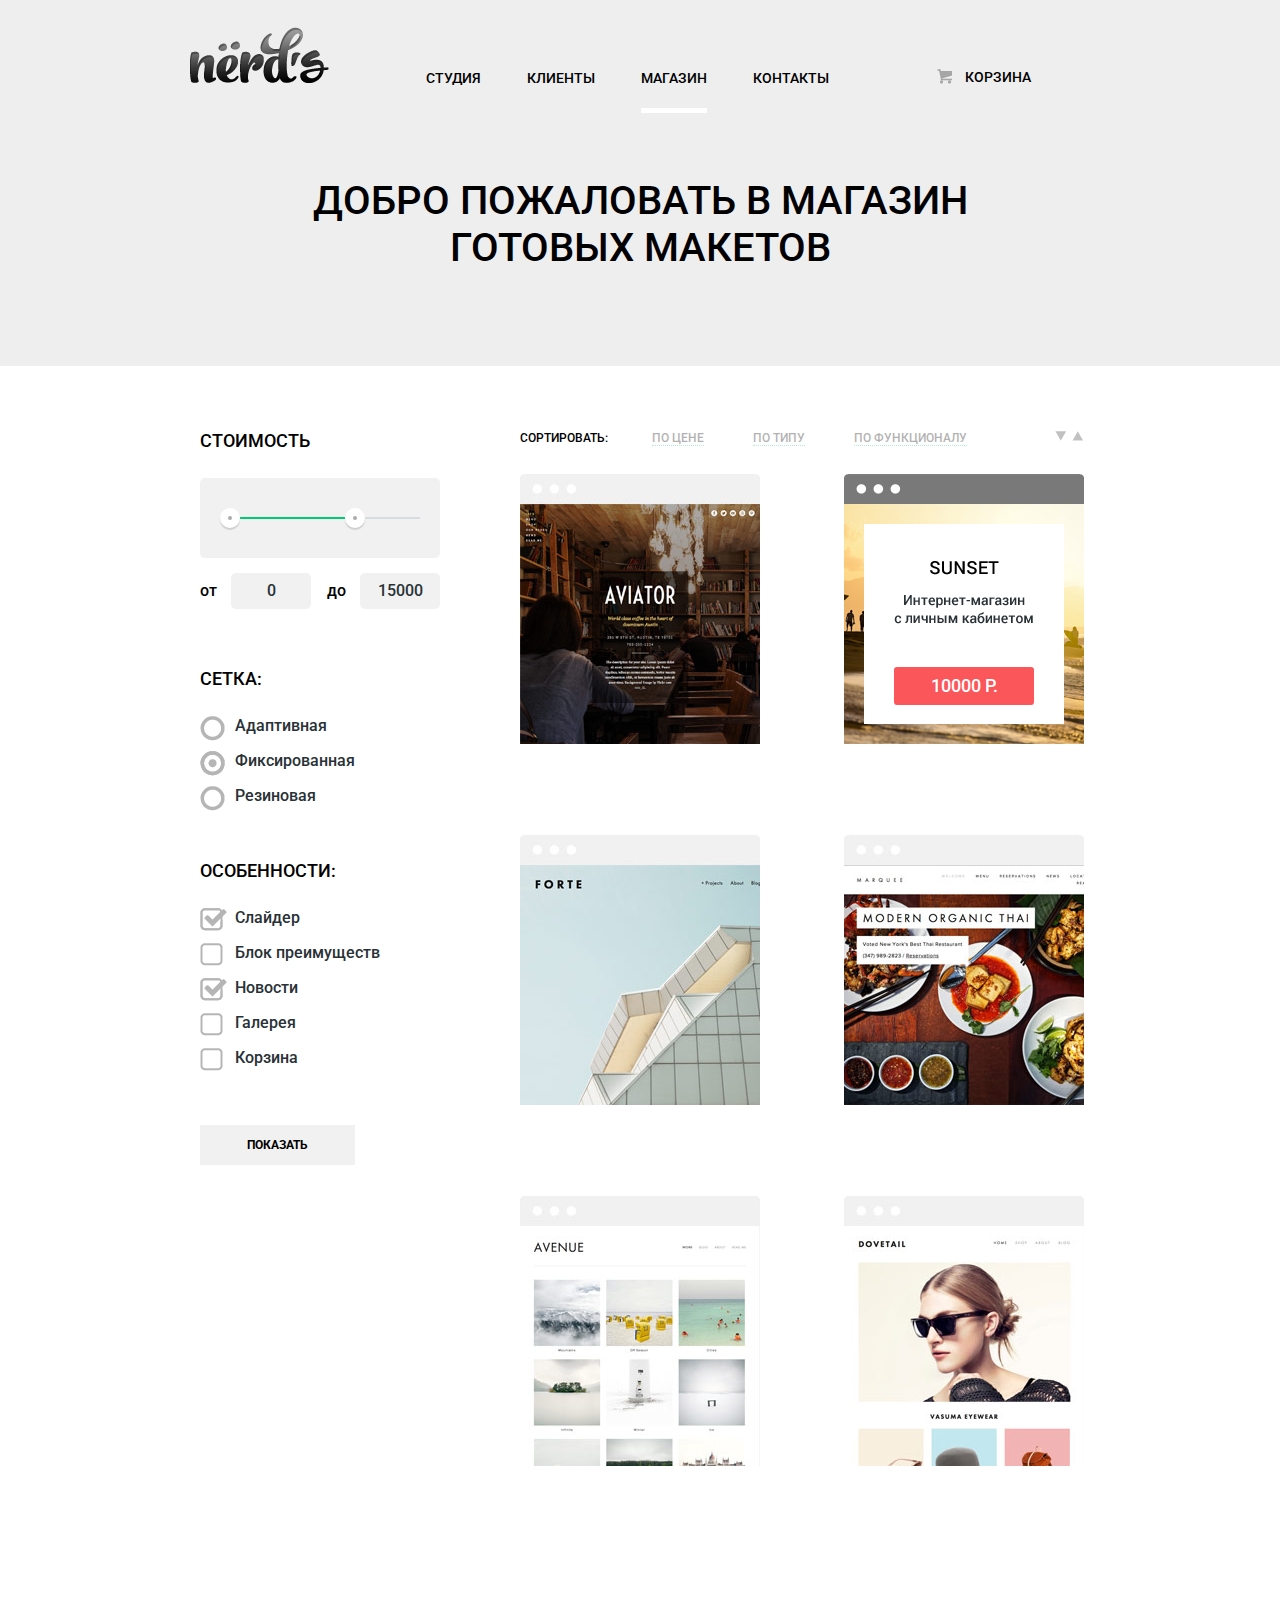
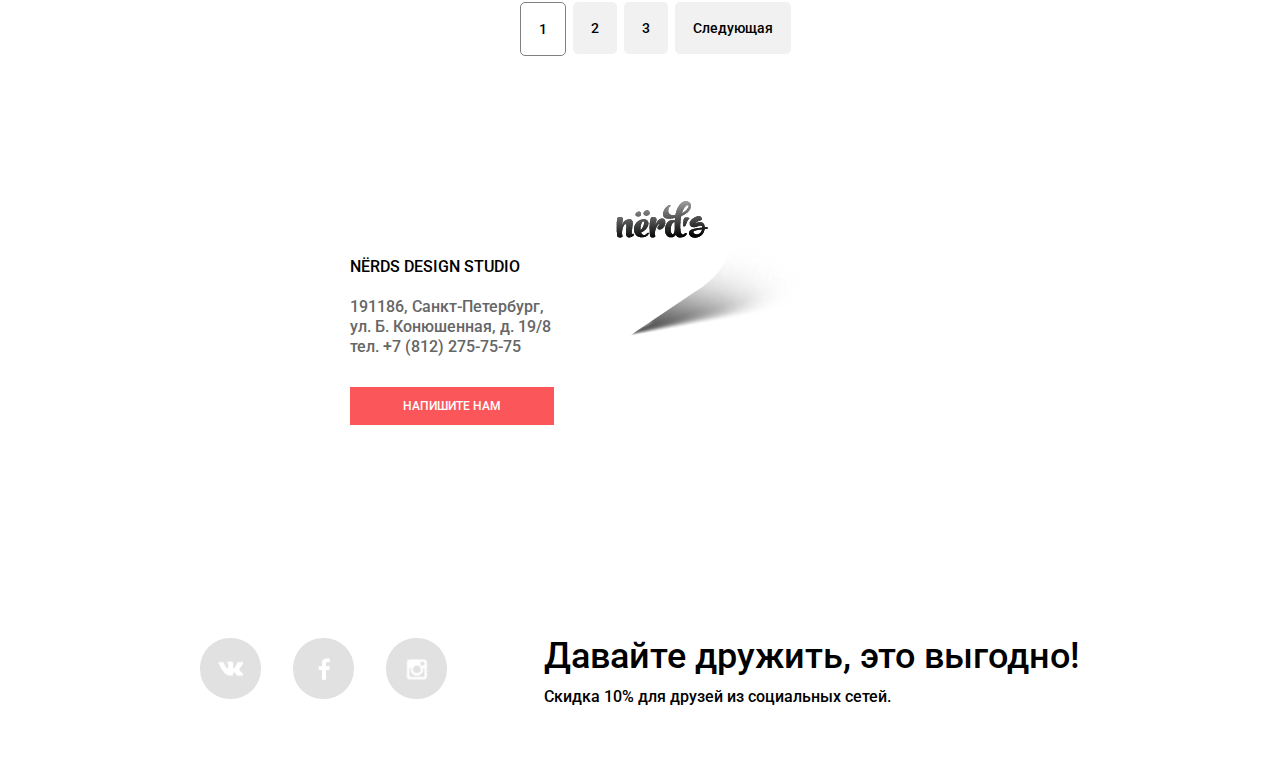
==== commit 83f52993: "index and catalog - Ready!" ====
--- a/catalog.html
+++ b/catalog.html
@@ -145,70 +145,130 @@
 
 
   </main><!--index main-->
-  <footer class="social">
-    <div class="container clearfix">
-      <div class="map"> <!--Всплывающее окно внутри -->
-        <img class="big-map" src="img/map.jpg" alt="map" width="1199" height="416">
-        <img class="map-logo" src="img/logo-map.png" alt="logo-map" width="92" height="37">
-        <div class="our-address">
-          <span>NЁRDS DESIGN STUDIO</span>
-
-          <address>
-            191186, Санкт-Петербург, ул. Б. Конюшенная, д. 19/8
-            <br>
-            тел. +7 (812) 275-75-75
-          </address>
-          <a class="btn-address" href="#">НАПИШИТЕ НАМ</a>
-        </div>
-        <div class="modal-content clearfix"><!-- Всплывающее окно "Напишите нам" -->  <!-- text-popup проходит сквозь float, clearfix не помогает почему-то -->
-            <button class="modal-content-close" type="button" title="Закрыть">Закрыть</button>
-
-            <form class="login-form clearfix" action="#" method="post">
-                <div class="login-popup">
-                  <label for="pup-login">
-                    <p>Ваше имя:</p>
-                  </label>
-                  <input type="text" name="login" id="pup-login" placeholder="представьтесь, пожалуйста">
-                </div>
-                <div class="email-popup">
-                  <label for="pup-email">
-                    <p>Ваш e-mail:</p>
-                  </label>
-                  <input type="text"  name="email" id="pup-email" placeholder="для отправки ответа">
-                </div>
-                <div class="text-popup">
-                  <label for="pup-text">
-                    <p>Текст письма:</p>
-                  </label>
-                  <textarea type="text"  name="all-text" id="pup-text">в свободной форме</textarea>
-                </div>
-                <!-- <div class="text-popup"> -->  <!-- Проба с типом input -->
-                  <!--<label for="pup-text">
-                    <p>Текст письма:</p>
-                  </label>
-                  <input class="popup-text" type="text"  name="all-text" id="pup-text" placeholder="в свободной форме"></input>
-                </div> -->
-
-                <button class="btn-show" type="submit">Отправить</button>
-
-            </form>
-
-
+    <footer class="social">
+
+        <div class="map"> <!--Всплывающее окно внутри -->
+          <!-- <img class="big-map" src="img/map.jpg" alt="map" width="1199" height="416"> -->
+          <div class="big-map clearfix">
+            <!-- <iframe src="https://www.google.com/maps/embed?pb=!1m18!1m12!1m3!1d1998.5991043651609!2d30.320894615962608!3d59.93879418187622!2m3!1f0!2f0!3f0!3m2!1i1024!2i768!4f13.1!3m3!1m2!1s0x4696310fca5ba729%3A0xea9c53d4493c879f!2z0JHQvtC70YzRiNCw0Y8g0JrQvtC90Y7RiNC10L3QvdCw0Y8g0YPQuy4sIDE5LCDQodCw0L3QutGCLdCf0LXRgtC10YDQsdGD0YDQsywgMTkxMTg2!5e0!3m2!1sru!2sru!4v1473025534256" width="100%" height="416" frameborder="0" style="border:0" allowfullscreen></iframe> -->
+            <iframe src="https://www.google.com/maps/embed?pb=!1m18!1m12!1m3!1d1998.5991043651609!2d30.320894615962608!3d59.93879418187622!2m3!1f0!2f0!3f0!3m2!1i1024!2i768!4f13.1!3m3!1m2!1s0x4696310fca5ba729%3A0xea9c53d4493c879f!2z0JHQvtC70YzRiNCw0Y8g0JrQvtC90Y7RiNC10L3QvdCw0Y8g0YPQuy4sIDE5LCDQodCw0L3QutGCLdCf0LXRgtC10YDQsdGD0YDQsywgMTkxMTg2!5e0!3m2!1sru!2sru!4v1473025534256" width="100%" height="416" frameborder="0" style="border:0" allowfullscreen></iframe>
+            <img class="map-logo" src="img/logo-map2.png" alt="logo-map" width="231" height="190">
+            <div class="our-address">
+              <span>NЁRDS DESIGN STUDIO</span>
+
+              <address>
+                191186, Санкт-Петербург, ул. Б. Конюшенная, д. 19/8
+                <br>
+                тел. +7 (812) 275-75-75
+              </address>
+              <a class="btn-address" href="#">НАПИШИТЕ НАМ</a>
+            </div>
+            <div class="modal-content clearfix"><!-- Всплывающее окно "Напишите нам" -->  <!-- text-popup проходит сквозь float, clearfix не помогает почему-то -->
+              <button class="modal-content-close" type="button" title="Закрыть">Закрыть</button>
+
+              <form class="login-form clearfix" action="#" method="post">
+                  <div class="login-popup">
+                    <label for="pup-login">
+                      <p>Ваше имя:</p>
+                    </label>
+                    <input type="text" name="login" id="pup-login" placeholder="представьтесь, пожалуйста">
+                  </div>
+                  <div class="email-popup">
+                    <label for="pup-email">
+                      <p>Ваш e-mail:</p>
+                    </label>
+                    <input type="text"  name="email" id="pup-email" placeholder="для отправки ответа">
+                  </div>
+                  <div class="text-popup">
+                    <label for="pup-text">
+                      <p>Текст письма:</p>
+                    </label>
+                    <textarea type="text"  name="all-text" id="pup-text">в свободной форме</textarea>
+                  </div>
+                  <!-- <div class="text-popup"> -->  <!-- Проба с типом input -->
+                    <!--<label for="pup-text">
+                      <p>Текст письма:</p>
+                    </label>
+                    <input class="popup-text" type="text"  name="all-text" id="pup-text" placeholder="в свободной форме"></input>
+                  </div> -->
+
+                  <button class="btn-show" type="submit">Отправить</button>
+
+              </form>
+
+
+            </div>
           </div>
-      </div>
-
-        <div class="social-footer">
-          <a class="social-btn social-btn-vk" href="#">Вконтакте</a>
-          <a class="social-btn social-btn-fb" href="#">Фейсбук</a>
-          <a class="social-btn social-btn-inst" href="#">Инстаграм</a>
-        </div>
-        <div class="lets-friend">
-          <h1>Давайте дружить, это выгодно!</h1>
-          <span>Скидка 10% для друзей из социальных сетей.</span>
-        </div>
-    </div>
-  </footer>
-
+        </div>
+
+      <div class="container clearfix">
+          <div class="social-footer">
+            <a class="social-btn social-btn-vk" href="#">Вконтакте</a>
+            <a class="social-btn social-btn-fb" href="#">Фейсбук</a>
+            <a class="social-btn social-btn-inst" href="#">Инстаграм</a>
+          </div>
+          <div class="lets-friend">
+            <h1>Давайте дружить, это выгодно!</h1>
+            <span>Скидка 10% для друзей из социальных сетей.</span>
+          </div>
+      </div>
+    </footer>
+
+    <script type="text/javascript">
+      var link = document.querySelector(".btn-address");
+      var popup = document.querySelector(".modal-content");
+      var close = popup.querySelector(".modal-content-close");
+
+      var login = popup.querySelector("[name=login]");
+      var form = popup.querySelector("form");
+      var email = popup.querySelector("[name=email]");
+      var text = popup.querySelector("[name=all-text]");
+
+      var storageLogin = localStorage.getItem("login");
+      var storageEmail = localStorage.getItem("email");
+
+      link.addEventListener("click", function(event) {
+        event.preventDefault();
+        popup.classList.add("modal-content-show");
+
+        if (storageLogin || storageEmail) {
+          login.value = storageLogin;
+          email.value = storageEmail;
+          text.focus();
+        } else {
+          login.focus();
+        }
+
+      });
+
+      close.addEventListener("click", function(event) {
+        event.preventDefault();
+        popup.classList.remove("modal-content-show");
+        popup.classList.remove("modal-error");
+      });
+
+      form.addEventListener("submit", function(event) {
+        if (!login.value || !email.value || !text.value) {
+          event.preventDefault();
+          popup.classList.remove("modal-error");
+          popup.offsetWidth = popup.offsetWidth;
+          popup.classList.add("modal-error");
+        } else {
+          localStorage.setItem("login", login.value);
+          localStorage.setItem("email", email.value);
+        }
+      });
+
+      window.addEventListener("keydown", function(event) {
+        if (event.keyCode === 27) {
+          if (popup.classList.contains("modal-content-show")) {
+            popup.classList.remove("modal-content-show");
+            popup.classList.remove("modal-error");
+          }
+        }
+      });
+
+    </script>
 
 </body>
 </html>
--- a/css/style.css
+++ b/css/style.css
@@ -491,20 +491,22 @@
 
 .big-map {
   position: relative;
-  left: -220px;
+  /*left: -220px;*/
   max-width: inherit;
+  /*width: 1199px;
+  height: 416px;*/
 }
 
 .map-logo {
   position: absolute;
-  top: 170px;
-  right: 145px;
+  top: 10px;
+  right: 468px;
 }
 
 .our-address {
   position: absolute;
   top: 85px;
-  left: -45px;
+  right: 700px;
   box-sizing: border-box;
 
   background-color: white;
@@ -1178,11 +1180,39 @@
 
 
 /*POPUP*/
+@keyframes bounce {
+  0%   {
+    transform: translateY(50px);
+  }
+  70%  {
+    transform: translateY(-30px);
+  }
+  90%  {
+    transform: translateY(10px);
+  }
+  100% {
+    transform: translateY(0);
+  }
+}
+
+@keyframes shake {
+  0%, 100% {
+    transform: translateX(0);
+  }
+  10%, 30%, 50%, 70%, 90% {
+    transform: translateX(-10px);
+  }
+  20%, 40%, 60%, 80% {
+    transform: translateX(10px);
+  }
+}
 
 .modal-content {
-  position: absolute;
-  bottom: 250px;
-  left: 70px;
+  display: none;
+  position: absolute;
+  bottom: 30px;
+  left: 50%;
+  margin-left: -250px;
   box-sizing: border-box;
   /*left: 50%;*/
 
@@ -1193,6 +1223,15 @@
 
   background: white;
   box-shadow: 0 10px 40px rgba(0, 1, 1, 0.75);
+}
+
+.modal-content-show {
+  display: block;
+  animation: bounce 0.5s;
+}
+
+.modal-error {
+  animation: shake 0.3s;
 }
 
 .modal-content p {
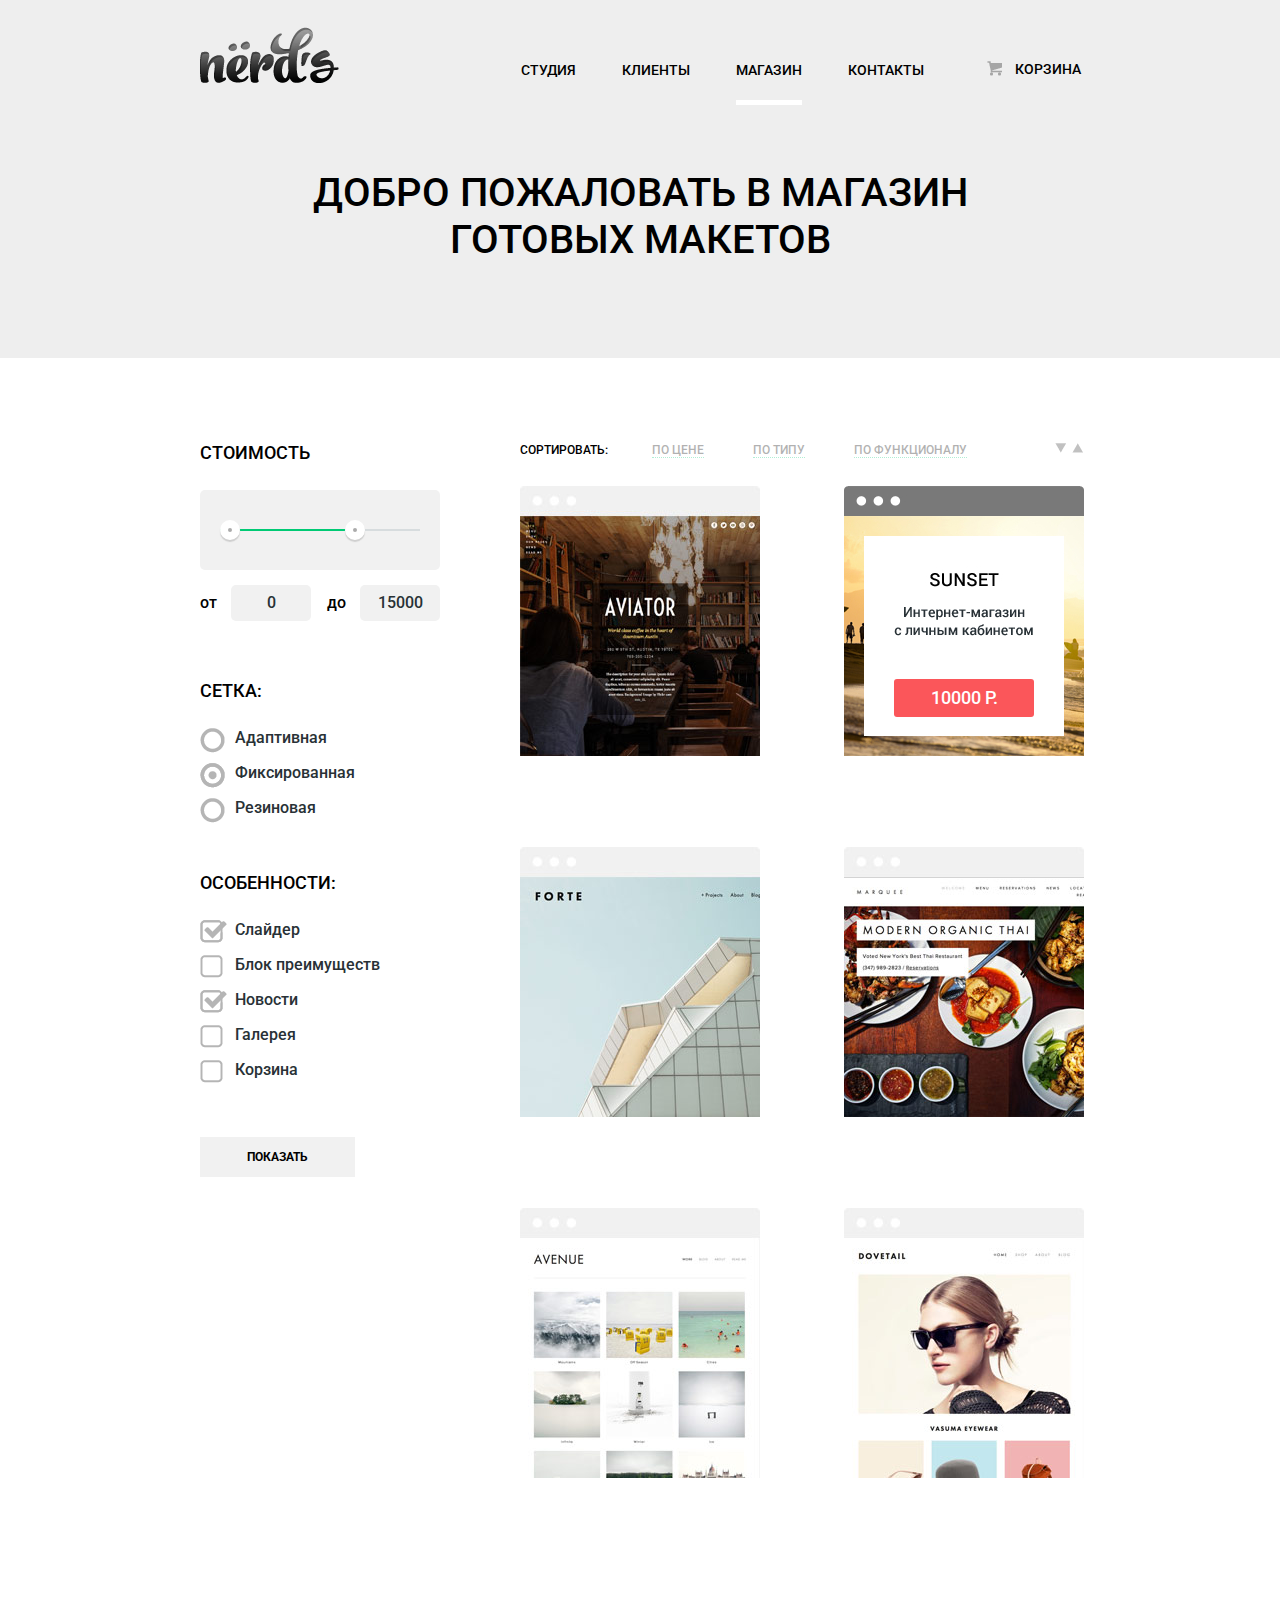
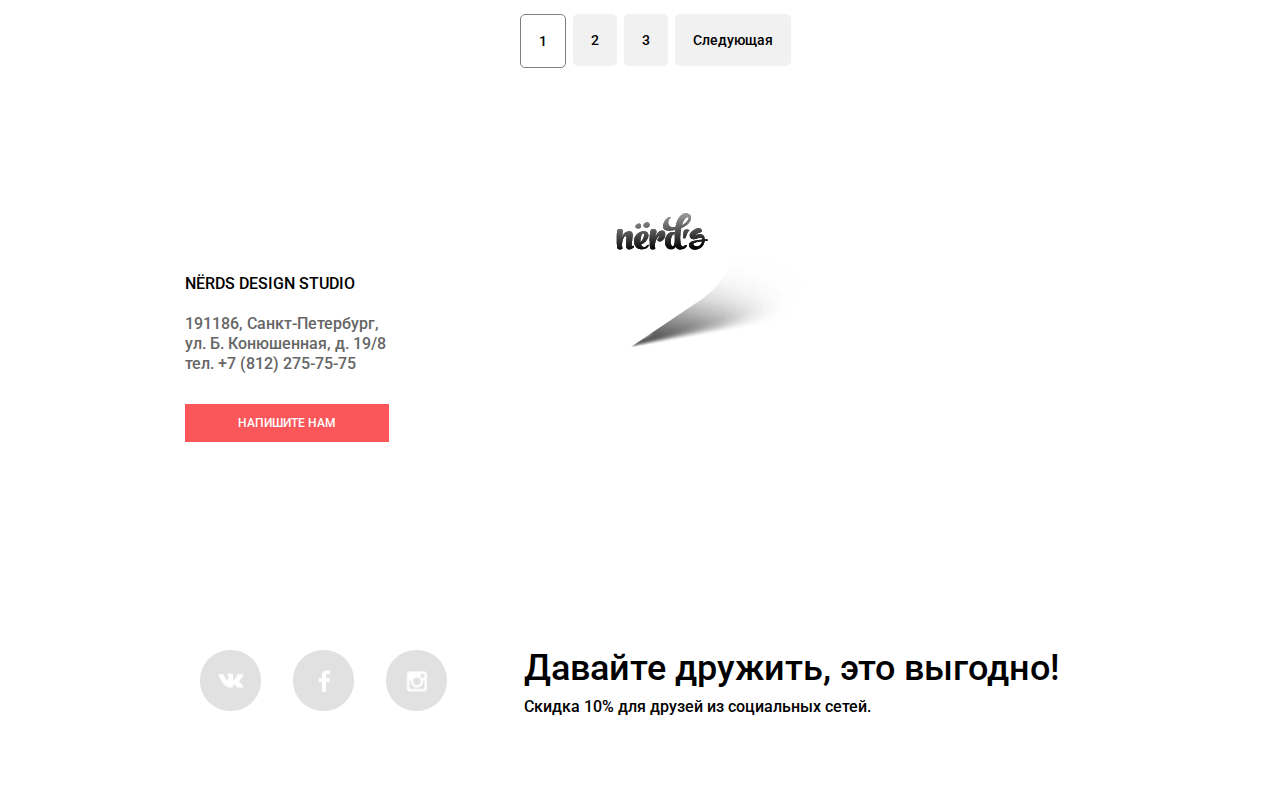
==== commit 5083eba3: "index.html - pixel perfect" ====
--- a/catalog.html
+++ b/catalog.html
@@ -6,7 +6,7 @@
   <link href="https://fonts.googleapis.com/css?family=Roboto:400,500&subset=cyrillic" rel="stylesheet">
   <link rel="stylesheet" href="https://fonts.googleapis.com/css?family=Roboto:500,900&subset=cyrillic">
   <link rel="stylesheet" href="css/normalize.css">
-  <link href="css/style.css" rel="stylesheet">
+  <link href="css/style.css" rel="stylesheet">    
 </head>
 <body>
   <header class="header clearfix">
@@ -112,7 +112,7 @@
       </div>
       <div class="layouts">
         <div class="layout-card">
-          <a href="#"><img src="img/card-1.jpg" alt="Макет" width="240" height="270"></a>
+          <a href="#"><img class="hoverimg-aviator" src="img/card-1.jpg" alt="Макет" width="240" height="270"></a>
         </div>
         <div class="layout-card showed"> <!--карточка с кнопкой-->
             <a href="#"><img src="img/card-2-2.jpg" alt="Макет" width="240" height="270"></a>
--- a/css/style.css
+++ b/css/style.css
@@ -20,6 +20,10 @@
   color: black;
   font-weight: 500;
   font-family: 'Roboto', sans-serif;
+}
+
+p {
+  color: #283136;
 }
 
 .clearfix::after {
@@ -42,7 +46,7 @@
 }
 
 .header {
-  margin-bottom: 60px;
+  margin-bottom: 80px;
   background-color: #eeeeee;
 }
 
@@ -50,16 +54,16 @@
   float: left;
   position: absolute;
   top: 27px;
-  left: 0px;
+  left: 10px;
 
 }
 
 .header-menu {
   box-sizing: border-box;
-  width: 550px;
+  max-width: 550px;
   float: left;
-  margin-left: 180px;
-  margin-top: 43px;
+  margin-left: 275px;
+  margin-top: 35px;
 
   /*margin-bottom: 64px;*/
 
@@ -128,7 +132,8 @@
 .cart {
   max-width: 90px;
   float: right;
-  margin-right: 50px;
+  margin-right: 0px;
+  margin-top: -8px;
 }
 
 .login {
@@ -187,7 +192,7 @@
 .slider {
   /*position: relative;*/
 
-  padding-top: 135px;
+  padding-top: 128px;
   width: 880px;
   margin: 0 auto;
 }
@@ -217,7 +222,7 @@
 }
 .slider-controls {
   position: absolute;
-  bottom: 95px;
+  bottom: 85px;
   left: 50%;
 
   width: 200px;
@@ -242,6 +247,7 @@
   font-size: 16px;
   font-weight: 500;
   line-height: 22px;
+  margin-bottom: 25px;
 }
 
 .slide:nth-child(1) {
@@ -392,6 +398,11 @@
   color: black;
   font-weight: 500;
   font-family: 'Roboto', sans-serif;
+  text-transform: uppercase;
+}
+
+.we-do-card p {
+  margin-bottom: 25px;
 }
 
 .we-do-card:last-child {
@@ -401,7 +412,7 @@
 
 .about {
   margin-top: 60px;
-  margin-bottom: 72px;
+  margin-bottom: 45px;
 
 }
 
@@ -409,13 +420,13 @@
   margin: 0;
   padding: 0;
   list-style: none;
-  margin-top: 30px;
+  margin-top: 20px;
 }
 
 .about li {
   position: relative;
 
-  margin-bottom: 35px;
+  margin-bottom: 23px;
   padding-left: 35px;
 }
 
@@ -439,7 +450,7 @@
 .about-text {
   float: left;
   width: 575px;
-  padding-top: 15px;
+  padding-top: 10px;
 }
 
 .about-text h1 {
@@ -447,18 +458,18 @@
 }
 
 .about-text p {
-  margin-top: 30px;
-  margin-bottom: 55px;
+  margin-top: 18px;
+  margin-bottom: 45px;
 }
 
 .about-how {
   width: 240px;
   float: right;
-  margin-right: 15px;
+
 }
 
 .about-how img {
-  margin-bottom: 90px;
+  margin-bottom: 62px;
 }
 
 .delimiter {
@@ -466,8 +477,9 @@
 }
 
 .partners {
-  margin-top: 45px;
+  margin-top: 43px;
   margin-bottom: 30px;
+  margin-left: 10px;
 }
 
 .image-partners {
@@ -505,8 +517,8 @@
 
 .our-address {
   position: absolute;
-  top: 85px;
-  right: 700px;
+  top: 90px;
+  right: 865px;
   box-sizing: border-box;
 
   background-color: white;
@@ -524,12 +536,24 @@
 
 .our-address address {
   margin-top: 15px;
-  margin-bottom: 30px;
+  margin-bottom: 15px;
 
   font-size: 16px;
   line-height: 20px;
   font-style: normal;
   color: #666;
+}
+
+.our-address .telephone {
+  color: #666;
+  font-family: 'Roboto', sans-serif;
+  font-size: 16px;
+  font-weight: 500;
+  line-height: 20px;
+}
+
+.our-address .btn-address {
+  margin-top: 30px;
 }
 
 .btn-address {
@@ -620,13 +644,13 @@
 
 .lets-friend {
   float: right;;
-  margin-left: 20px;
+  margin-right: 20px;
   margin-bottom: 75px;
 }
 
 .lets-friend h1 {
   margin: 0;
-  margin-bottom: 12px;
+  margin-bottom: 10px;
 }
 
 footer .container {
@@ -1210,9 +1234,9 @@
 .modal-content {
   display: none;
   position: absolute;
-  bottom: 30px;
+  bottom: -20px;
   left: 50%;
-  margin-left: -250px;
+  margin-left: -325px;
   box-sizing: border-box;
   /*left: 50%;*/
 
@@ -1347,3 +1371,8 @@
 }
 
 /*END popup*/
+
+.hoverimg-aviator:hover {
+  content:url("../img/card-1-hover.jpg")
+  z-index: 30;
+}
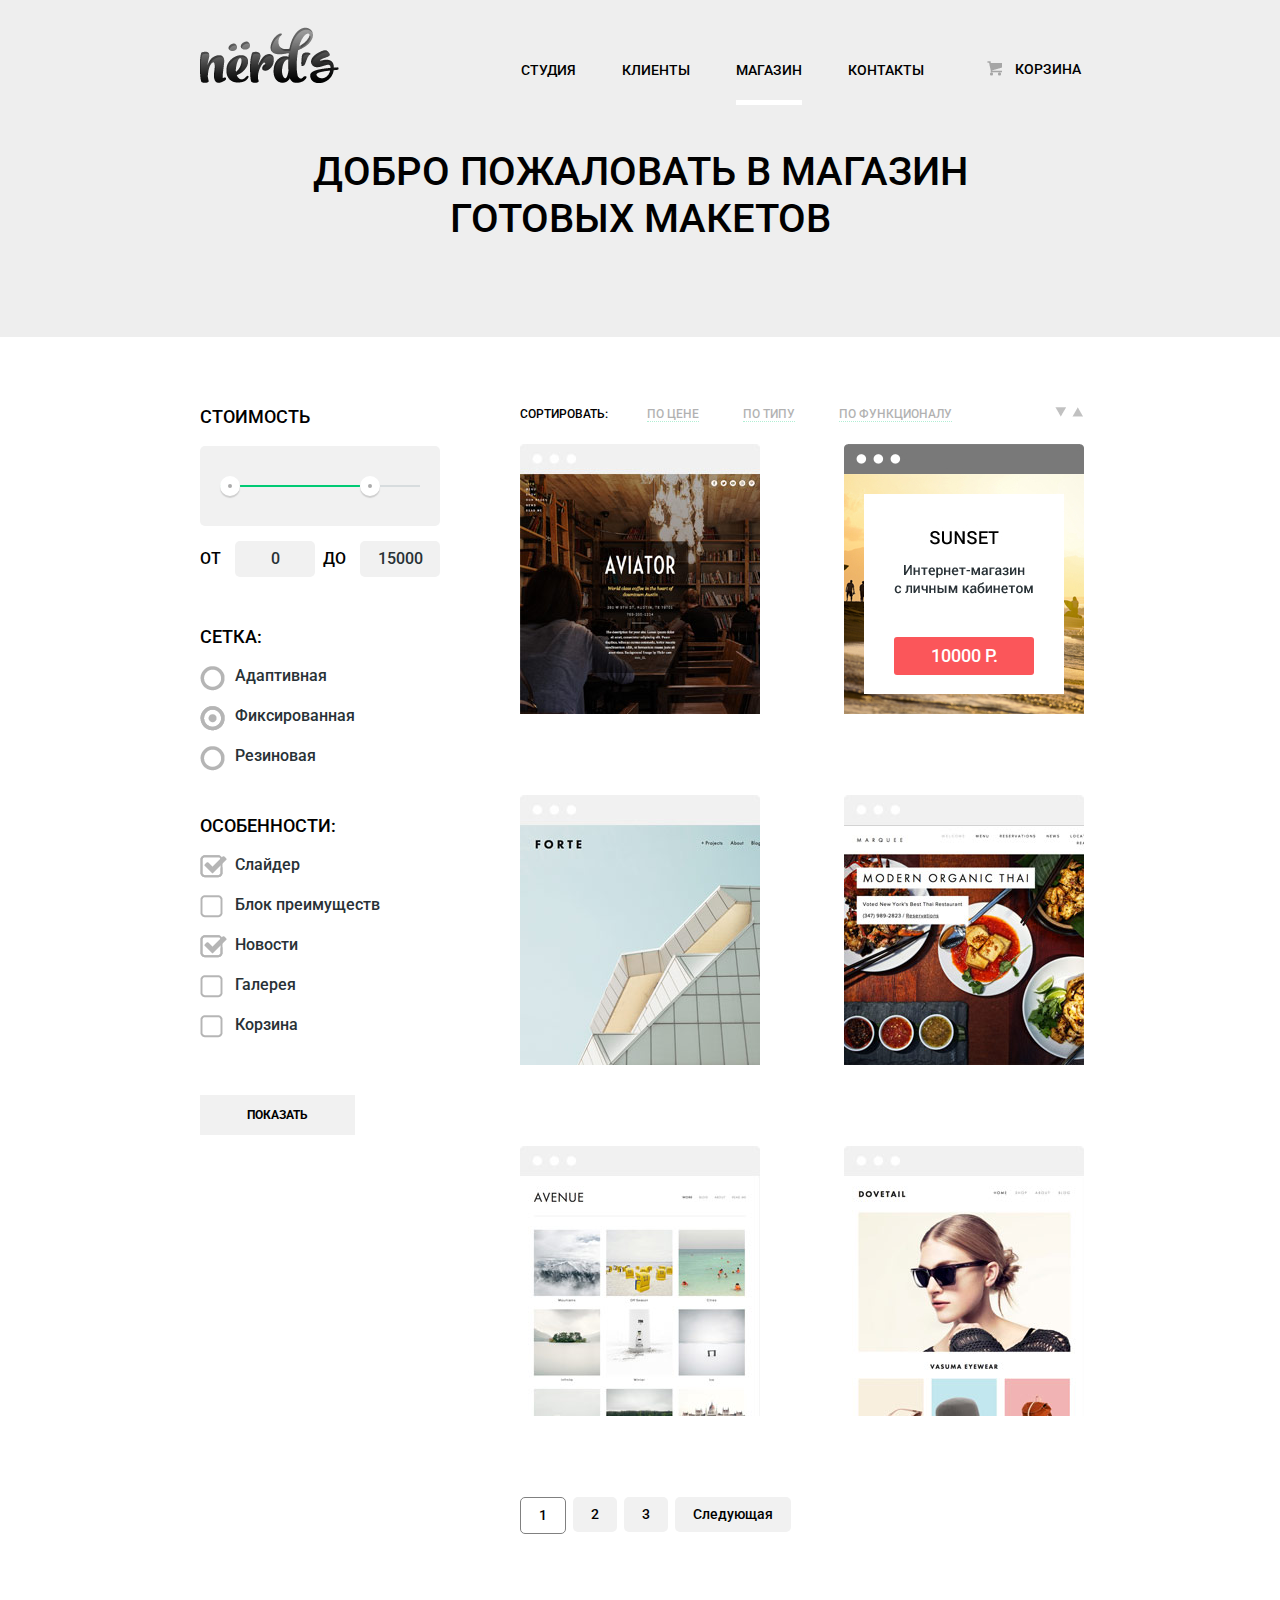
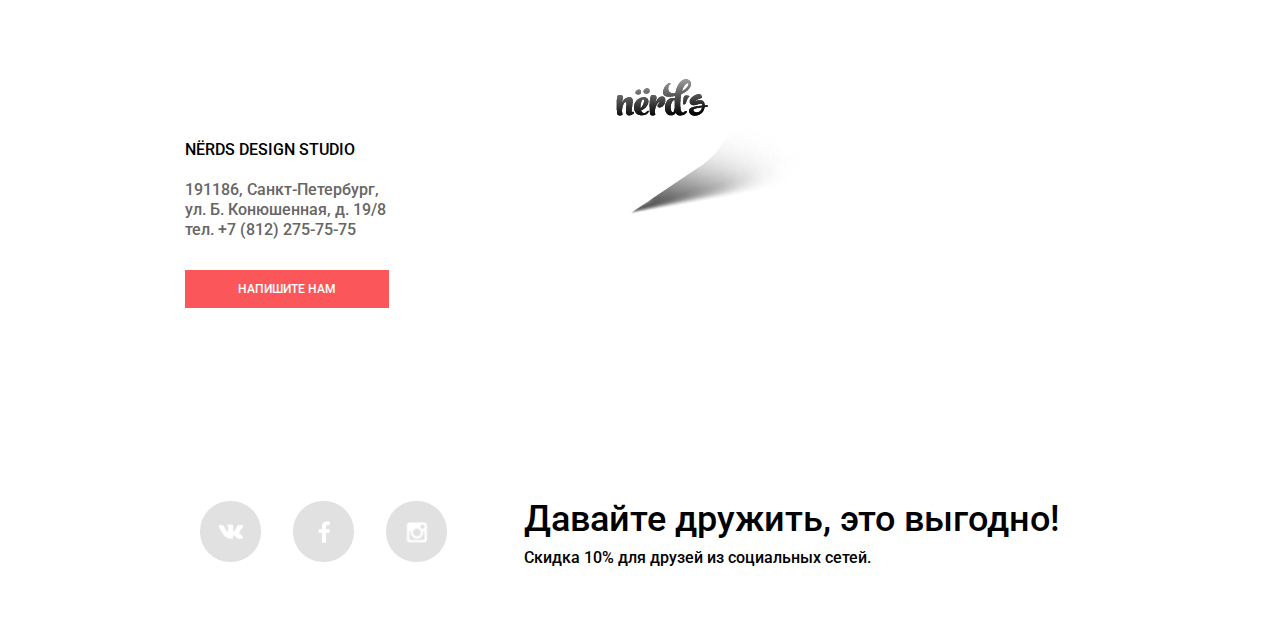
==== commit 3498adec: "index и catalog - FINAL (+Pixel Perfect)" ====
--- a/catalog.html
+++ b/catalog.html
@@ -1,17 +1,17 @@
 <!DOCTYPE html>
-<html lang="ru"> <!-- див с карточками отталкивать через margin-left от края на 320px? -->
-<head> <!-- Пришлось для каталога ввести отдельный класс с margin-bottom (help-bottom) -->
+<html lang="ru">
+<head>
   <meta charset="utf-8">
   <title>Нёрдс Каталог</title>
   <link href="https://fonts.googleapis.com/css?family=Roboto:400,500&subset=cyrillic" rel="stylesheet">
   <link rel="stylesheet" href="https://fonts.googleapis.com/css?family=Roboto:500,900&subset=cyrillic">
   <link rel="stylesheet" href="css/normalize.css">
-  <link href="css/style.css" rel="stylesheet">    
+  <link href="css/style.css" rel="stylesheet">
 </head>
 <body>
-  <header class="header clearfix">
+  <header class="header header-catalog clearfix">
     <div class="container clearfix">
-      <a class="main-logo" href="index.html" class="logo"><img src="img/Logo.png" alt="logo" width="139" height="56"></a> <!--float left-->
+      <a class="main-logo" href="index.html" class="logo"><img src="img/Logo.png" alt="logo" width="139" height="56"></a>
       <nav class="header-menu help-bottom">
         <ul>
           <li>
@@ -27,7 +27,7 @@
             <a href="#">КОНТАКТЫ</a>
           </li>
         </ul>
-      </nav> <!-- margin-left-->
+      </nav>
       <div class="cart">
         <a class="login" href="#">КОРЗИНА</a>
       </div>
@@ -54,8 +54,8 @@
 
             </div>
             <div class="price-controls">
-              <label class="min-price">от <input name="min-price" type="text" value="0"></label>
-              <label class="max-price">до <input name="max-price" type="text" value="15000"></label>
+              <label class="min-price">ОТ <input name="min-price" type="text" value="0"></label>
+              <label class="max-price">ДО <input name="max-price" type="text" value="15000"></label>
             </div>
             <!-- <input class="price-controls" type="text" name="name" value="0">
             <input class="price-controls" type="text" name="name" value="15000"> -->
@@ -94,16 +94,14 @@
             <label for="ch5">Корзина</label>
 
           <div class="show-button"> <!--отдельная клавиша Показать-->
-              <!-- <a href="#" class="b1tn-show"> -->
                 <input class="btn-show" type="submit" value="Показать">
-              <!-- </a> -->
             </div>
 
         </div>
       </form>
     </div>
     <!--Карточки-->
-    <div class="cards-index"> <!--Сортировка?-->
+    <div class="cards-index">
       <div class="sorted">
         <span>СОРТИРОВАТЬ:</span>
         <a href="#">ПО ЦЕНЕ</a>
@@ -112,7 +110,7 @@
       </div>
       <div class="layouts">
         <div class="layout-card">
-          <a href="#"><img class="hoverimg-aviator" src="img/card-1.jpg" alt="Макет" width="240" height="270"></a>
+          <a href="#"><img src="img/card-1.jpg" alt="Макет" width="240" height="270"></a>
         </div>
         <div class="layout-card showed"> <!--карточка с кнопкой-->
             <a href="#"><img src="img/card-2-2.jpg" alt="Макет" width="240" height="270"></a>
@@ -147,10 +145,9 @@
   </main><!--index main-->
     <footer class="social">
 
-        <div class="map"> <!--Всплывающее окно внутри -->
+        <div class="map"> <!--Всплывающее окно внутри (проще позиционировать) -->
           <!-- <img class="big-map" src="img/map.jpg" alt="map" width="1199" height="416"> -->
           <div class="big-map clearfix">
-            <!-- <iframe src="https://www.google.com/maps/embed?pb=!1m18!1m12!1m3!1d1998.5991043651609!2d30.320894615962608!3d59.93879418187622!2m3!1f0!2f0!3f0!3m2!1i1024!2i768!4f13.1!3m3!1m2!1s0x4696310fca5ba729%3A0xea9c53d4493c879f!2z0JHQvtC70YzRiNCw0Y8g0JrQvtC90Y7RiNC10L3QvdCw0Y8g0YPQuy4sIDE5LCDQodCw0L3QutGCLdCf0LXRgtC10YDQsdGD0YDQsywgMTkxMTg2!5e0!3m2!1sru!2sru!4v1473025534256" width="100%" height="416" frameborder="0" style="border:0" allowfullscreen></iframe> -->
             <iframe src="https://www.google.com/maps/embed?pb=!1m18!1m12!1m3!1d1998.5991043651609!2d30.320894615962608!3d59.93879418187622!2m3!1f0!2f0!3f0!3m2!1i1024!2i768!4f13.1!3m3!1m2!1s0x4696310fca5ba729%3A0xea9c53d4493c879f!2z0JHQvtC70YzRiNCw0Y8g0JrQvtC90Y7RiNC10L3QvdCw0Y8g0YPQuy4sIDE5LCDQodCw0L3QutGCLdCf0LXRgtC10YDQsdGD0YDQsywgMTkxMTg2!5e0!3m2!1sru!2sru!4v1473025534256" width="100%" height="416" frameborder="0" style="border:0" allowfullscreen></iframe>
             <img class="map-logo" src="img/logo-map2.png" alt="logo-map" width="231" height="190">
             <div class="our-address">
@@ -163,7 +160,7 @@
               </address>
               <a class="btn-address" href="#">НАПИШИТЕ НАМ</a>
             </div>
-            <div class="modal-content clearfix"><!-- Всплывающее окно "Напишите нам" -->  <!-- text-popup проходит сквозь float, clearfix не помогает почему-то -->
+            <div class="modal-content clearfix"><!-- Всплывающее окно "Напишите нам" -->
               <button class="modal-content-close" type="button" title="Закрыть">Закрыть</button>
 
               <form class="login-form clearfix" action="#" method="post">
@@ -201,7 +198,7 @@
           </div>
         </div>
 
-      <div class="container clearfix">
+      <div class="container-catalog clearfix">
           <div class="social-footer">
             <a class="social-btn social-btn-vk" href="#">Вконтакте</a>
             <a class="social-btn social-btn-fb" href="#">Фейсбук</a>
--- a/css/style.css
+++ b/css/style.css
@@ -48,6 +48,10 @@
 .header {
   margin-bottom: 80px;
   background-color: #eeeeee;
+}
+
+.header-catalog {
+  margin-bottom: 65px;
 }
 
 .main-logo {
@@ -65,12 +69,10 @@
   margin-left: 275px;
   margin-top: 35px;
 
-  /*margin-bottom: 64px;*/
-
 }
 
 .help-bottom {
-  margin-bottom: 64px;
+  margin-bottom: 43px;
 }
 
 .header-menu ul {
@@ -187,6 +189,7 @@
 
 /*--Конец шапки--*/
 
+
 /* SLIDER*/
 
 .slider {
@@ -291,7 +294,6 @@
 
 .btn-more {
   display: block;
-  /*box-sizing: border-box;*/
   width: 240px;
   line-height: 38px;
 
@@ -304,8 +306,6 @@
   text-align: center;
   border-radius: 3px;
 
-  /*vertical-align: middle;*/
-  /*padding: 14px 71px 15px 70px;*/
 }
 
 .btn-more:hover {
@@ -360,6 +360,7 @@
 }
 
 /*END BUTTONS */
+
 
 .advantages-img {
   float: right;
@@ -392,7 +393,7 @@
   font-family: 'Roboto', sans-serif;
 }
 
-.we-do-card h2 {     /* Не работает? */
+.we-do-card h2 {
   font-size: 18px;
   line-height: 30px;
   color: black;
@@ -496,17 +497,16 @@
   margin-right: 0;
 }
 
+
 /*--footer*/
 .map {
-  margin-bottom: 78px;
+  margin-bottom: 50px;
 }
 
 .big-map {
   position: relative;
-  /*left: -220px;*/
   max-width: inherit;
-  /*width: 1199px;
-  height: 416px;*/
+
 }
 
 .map-logo {
@@ -558,7 +558,6 @@
 
 .btn-address {
   display: block;
-  /*box-sizing: border-box;*/
   width: 204px;
   line-height: 38px;
 
@@ -569,9 +568,6 @@
 
 
   text-align: center;
-
-  /*vertical-align: middle;*/
-  /*padding: 14px 71px 15px 70px;*/
 }
 
 .btn-address:hover {
@@ -656,6 +652,17 @@
 footer .container {
   margin-top: 80px;
 }
+
+.container-catalog {
+    position: relative;
+
+    width: 880px;
+    padding: 0 10px;
+    margin: 0 auto;
+
+    margin-top: 65px;
+  }
+}
 /*--End Footer--*/
 
 
@@ -669,7 +676,7 @@
   display: block;
   line-height: 20px;
   padding-left: 35px;
-  margin-bottom: 15px;
+  margin-bottom: 20px;
   cursor: pointer;
 
   position: relative;
@@ -680,7 +687,7 @@
   color: black;
 }
 
-input[type="checkbox"] + label:active {  /*Нужно ли opacity?*/
+input[type="checkbox"] + label:active {
   opacity: 0.3;
 }
 
@@ -722,7 +729,7 @@
   display: block;
   line-height: 20px;
   padding-left: 35px;
-  margin-bottom: 15px;
+  margin-bottom: 20px;
   cursor: pointer;
 
   position: relative;
@@ -733,7 +740,7 @@
   color: black;
 }
 
-input[type="radio"] + label:active {  /*Нужно ли opacity?*/
+input[type="radio"] + label:active {
   opacity: 0.3;
 }
 
@@ -767,6 +774,10 @@
   background-position: -10px -211px;
 }
 
+input[type="checkbox"] {
+  display: none;
+}
+
 /*END Оформление кнопок*/
 
 
@@ -794,11 +805,12 @@
   line-height: 20px;
 }
 
+
 /* FILTER*/
 
 .range-filter {
   width: 240px;
-  margin-bottom: 55px;
+  margin-bottom: 45px;
   margin-right: 80px;
 }
 
@@ -847,7 +859,7 @@
 }
 
 .range-controls .toggle-max {
-  left: 145px;
+  left: 160px;
 }
 
 .price-controls {
@@ -883,11 +895,11 @@
 
 
 .grid {
-  margin-bottom: 50px;
+  margin-bottom: 45px;
 }
 
 .show-button {
-  margin-top: 57px;
+  margin-top: 60px;
 }
 
 .left-menu span {
@@ -896,7 +908,7 @@
   font-weight: 500;
   line-height: 30px;
   text-transform: uppercase;
-  margin-bottom: 22px;
+  margin-bottom: 14px;
 }
 
 .btn-show {
@@ -925,7 +937,7 @@
 .sorted {
   position: relative;;
   width: 564px;
-  margin-bottom: 26px;
+  margin-bottom: 20px;
 }
 
 .sorted span {
@@ -933,7 +945,7 @@
   font-weight: 500;
   line-height: 18px;
 
-  margin-right: 40px;
+  margin-right: 35px;
 }
 
 .sorted a {
@@ -947,7 +959,7 @@
   text-decoration: none;
   border-bottom: 1px #00ca74 dotted;
 
-  margin-right: 45px;
+  margin-right: 40px;
 }
 
 .sorted a:hover {
@@ -1017,12 +1029,13 @@
 }
 /*END little sprite for arrows */
 
+
 .layout-card {
   display: inline-block;
   vertical-align: top;
   font-size: 0;
   margin-right: 80px;
-  margin-bottom: 80px;
+  margin-bottom: 70px;
 }
 
 .layout-card:nth-child(even) {
@@ -1047,31 +1060,8 @@
 
 }
 
-/*.btn-price {
-  position: absolute;
-  bottom: 80px;
-  left: 50px;
-  background: red;
-  width: 140px;
-  height: 40px;
-
-}
-
-.btn-price:hover {
-  background: blue;
-}*/
-
-/*
-.btn-price {
-  display: inline-block;
-  float: right;
-  background: red;
-  width: 100px;
-}
-*/
-
 .pagination {
-  margin-top: 45px;
+  /*margin-top: 45px;*/
 }
 
 .pagination ul {
@@ -1086,7 +1076,7 @@
   display: inline-block;
   vertical-align: top;
   font-size: 14px;
-  line-height: 18px;
+  line-height: 1px;
   vertical-align: top;
 }
 
@@ -1115,7 +1105,9 @@
   box-shadow: inset 0 3px 0 0 grey;
 }
 
+
 /*SPRITE*/
+
 .sprite {
     background-image: url("../img/sprite.png");
     background-repeat: no-repeat;
@@ -1204,6 +1196,7 @@
 
 
 /*POPUP*/
+
 @keyframes bounce {
   0%   {
     transform: translateY(50px);
@@ -1238,7 +1231,7 @@
   left: 50%;
   margin-left: -325px;
   box-sizing: border-box;
-  /*left: 50%;*/
+
 
   max-width: 704px;
   padding: 55px 90px 50px 80px;
@@ -1312,13 +1305,6 @@
   color: black;
   padding-left: 15px;
 }
-
-/*.login-form .popup-text {
-  width: 460px;
-  height: 115px;
-  padding-top: 12px;
-  padding-left: 16px
-}*/
 
 .login-form textarea {
 
@@ -1371,8 +1357,3 @@
 }
 
 /*END popup*/
-
-.hoverimg-aviator:hover {
-  content:url("../img/card-1-hover.jpg")
-  z-index: 30;
-}
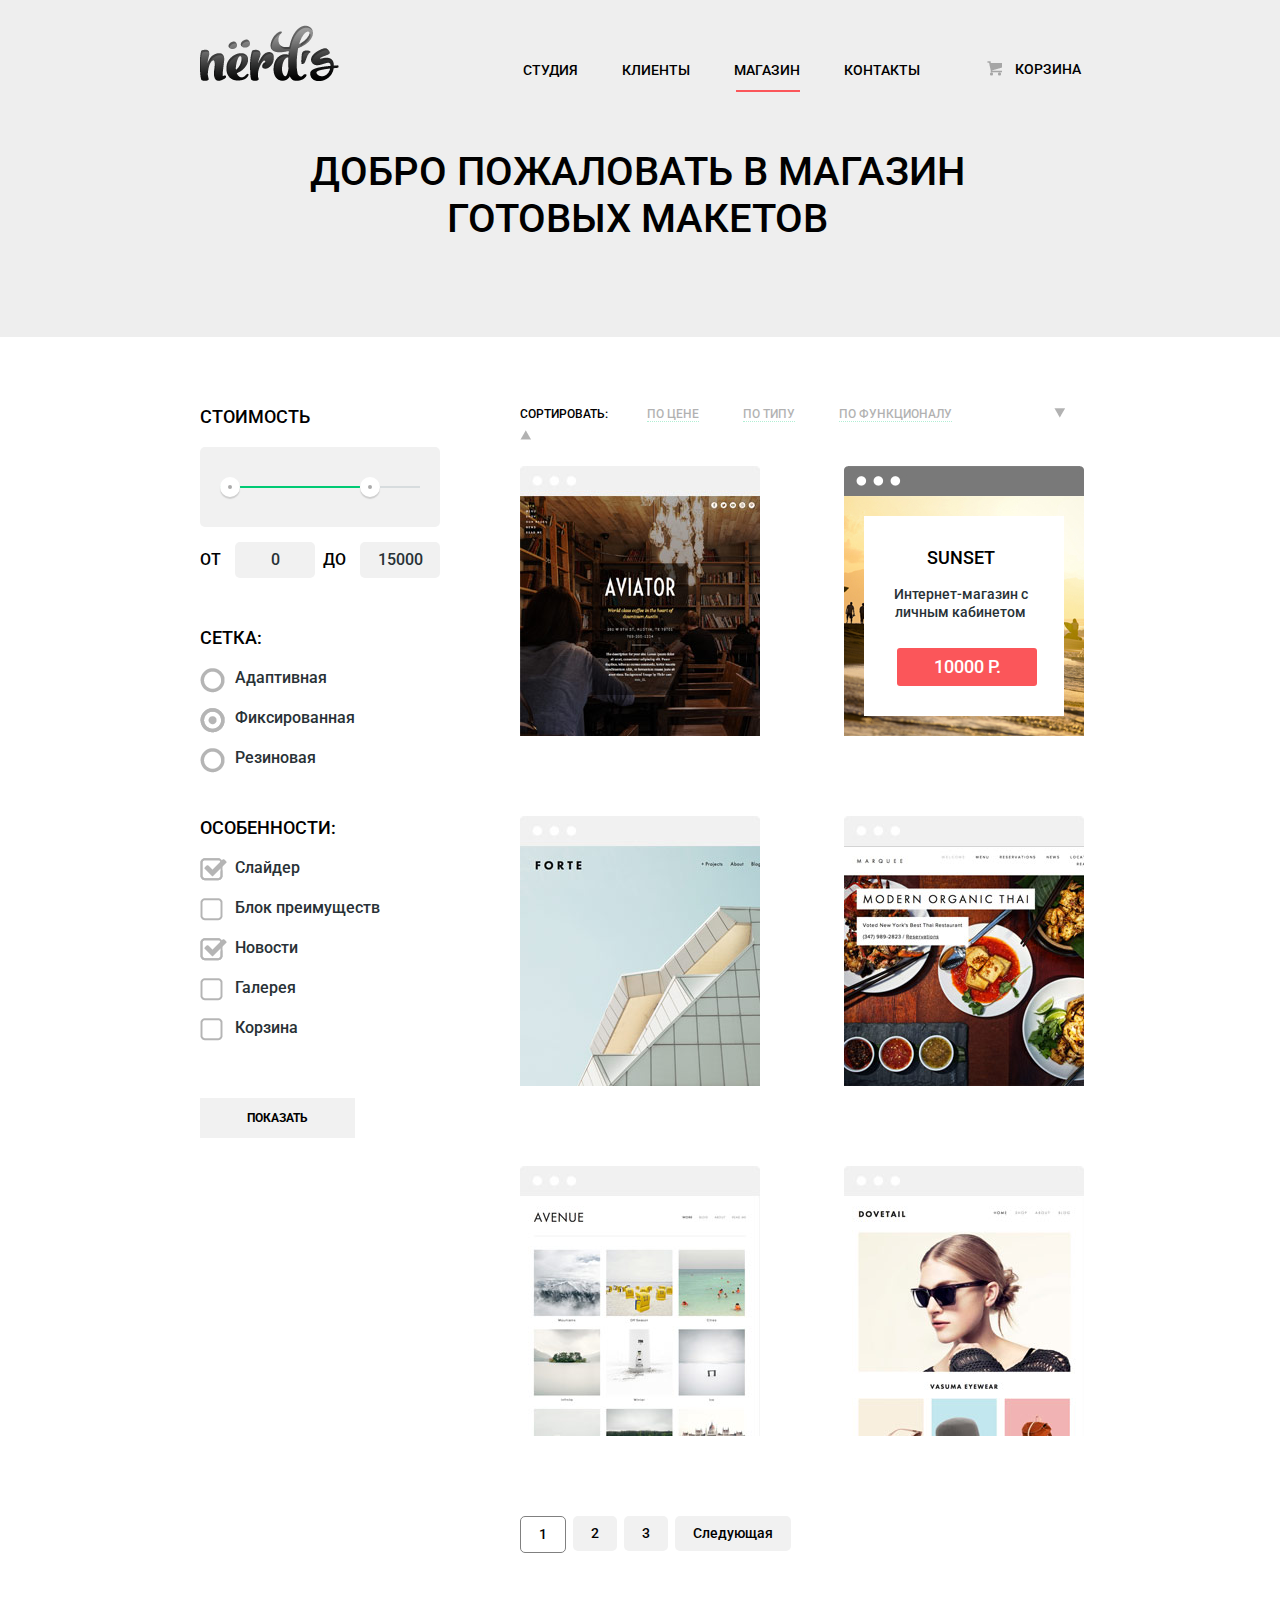
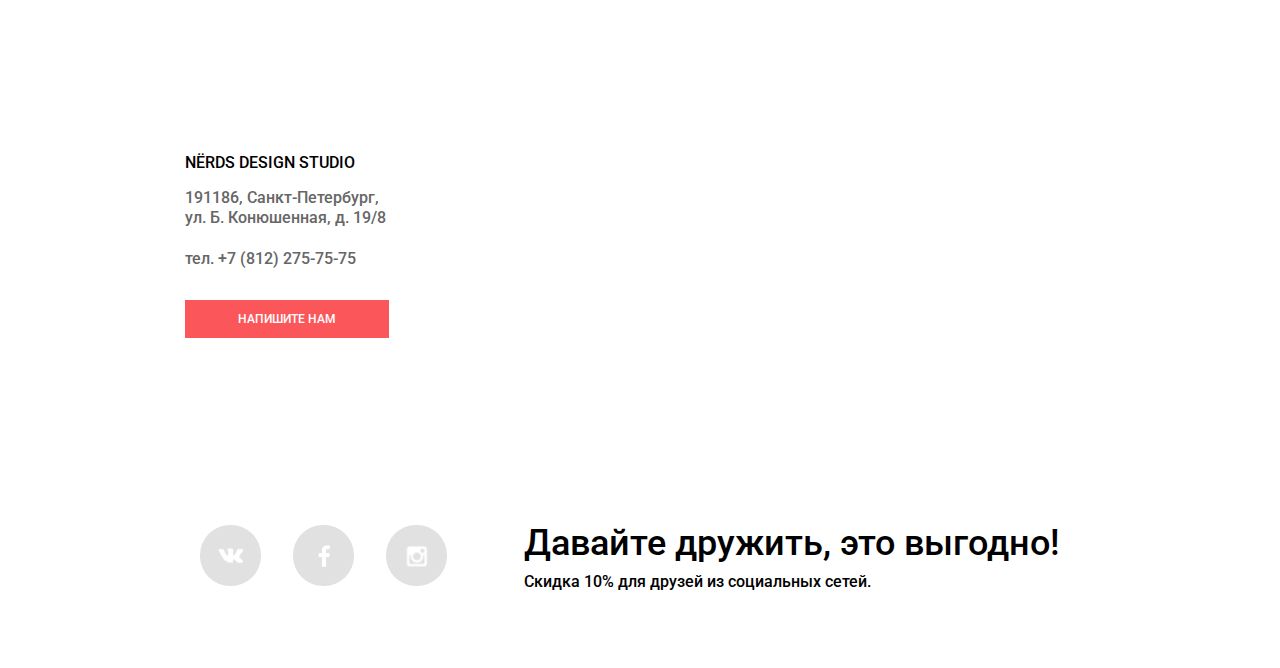
==== commit 6f8a81d2: "Final" ====
--- a/catalog.html
+++ b/catalog.html
@@ -11,8 +11,9 @@
 <body>
   <header class="header header-catalog clearfix">
     <div class="container clearfix">
-      <a class="main-logo" href="index.html" class="logo"><img src="img/Logo.png" alt="logo" width="139" height="56"></a>
+
       <nav class="header-menu help-bottom">
+        <a class="main-logo" href="index.html"><img src="img/Logo.png" alt="logo" width="139" height="56"></a>
         <ul>
           <li>
             <a href="#">СТУДИЯ</a>
@@ -21,7 +22,7 @@
             <a href="#">КЛИЕНТЫ</a>
           </li>
           <li class="active">
-            <a>МАГАЗИН</a>
+            <span>МАГАЗИН</span>
           </li>
           <li>
             <a href="#">КОНТАКТЫ</a>
@@ -107,28 +108,78 @@
         <a href="#">ПО ЦЕНЕ</a>
         <a href="#">ПО ТИПУ</a>
         <a href="#">ПО ФУНКЦИОНАЛУ</a>
+        <a href="#" class="dir d-down"></a>
+        <a href="#" class="dir d-up"></a>
       </div>
       <div class="layouts">
-        <div class="layout-card">
+        <!-- <div class="layout-card">
           <a href="#"><img src="img/card-1.jpg" alt="Макет" width="240" height="270"></a>
+        </div> -->
+        <div class="layout-card aviator">
+
+            <div class="aviator-inside">
+              <span>aviator</span>
+              <p>Одностраничный макет с авторским дизайном</p>
+              <div class="button-price">
+                  <a href="#" class="btn-more">8000 Р.</a>
+              </div>
+            </div>
+
         </div>
         <div class="layout-card showed"> <!--карточка с кнопкой-->
-            <a href="#"><img src="img/card-2-2.jpg" alt="Макет" width="240" height="270"></a>
-            <div class="button-price">
-                <a href="#" class="btn-more">10000 Р.</a>
-            </div>
-        </div>
-        <div class="layout-card">
-          <a href="#"><img src="img/card-3.jpg" alt="Макет" width="240" height="270"></a>
-        </div>
-        <div class="layout-card">
-          <a href="#"><img src="img/card-4.jpg" alt="Макет" width="240" height="270"></a>
-        </div>
-        <div class="layout-card">
-          <a href="#"><img src="img/card-5.jpg" alt="Макет" width="240" height="270"></a>
-        </div>
-        <div class="layout-card">
-          <a href="#"><img src="img/card-6.jpg" alt="Макет" width="240" height="270"></a>
+
+              <div class="sunset-inside">
+                <span>sunset</span>
+                <p>Интернет-магазин с личным кабинетом</p>
+                <div class="button-price">
+                    <a href="#" class="btn-more">10000 Р.</a>
+                </div>
+              </div>
+
+        </div>
+        <div class="layout-card forte">
+
+            <div class="forte-inside">
+              <span>forte</span>
+              <p>Отличный макет для личного блога</p>
+              <div class="button-price">
+                  <a href="#" class="btn-more">5000 Р.</a>
+              </div>
+            </div>
+
+        </div>
+        <div class="layout-card organic">
+
+            <div class="organic-inside">
+              <span>modern organic thai</span>
+              <p>Сайт для ресторана быстрого питания</p>
+              <div class="button-price">
+                  <a href="#" class="btn-more">12000 Р.</a>
+              </div>
+            </div>
+
+        </div>
+        <div class="layout-card avenue">
+
+            <div class="avenue-inside">
+              <span>avenue</span>
+              <p>Макет для блога о путешествиях</p>
+              <div class="button-price">
+                  <a href="#" class="btn-more">8000 Р.</a>
+              </div>
+            </div>
+
+        </div>
+        <div class="layout-card dovetail">
+
+            <div class="dovetail-inside">
+              <span>dovetail</span>
+              <p>Интернет-магазин с галереей товаров</p>
+              <div class="button-price">
+                  <a href="#" class="btn-more">14000 Р.</a>
+              </div>
+            </div>
+
         </div>
         <div class="pagination">
           <ul>
@@ -143,129 +194,67 @@
 
 
   </main><!--index main-->
-    <footer class="social">
-
-        <div class="map"> <!--Всплывающее окно внутри (проще позиционировать) -->
-          <!-- <img class="big-map" src="img/map.jpg" alt="map" width="1199" height="416"> -->
-          <div class="big-map clearfix">
-            <iframe src="https://www.google.com/maps/embed?pb=!1m18!1m12!1m3!1d1998.5991043651609!2d30.320894615962608!3d59.93879418187622!2m3!1f0!2f0!3f0!3m2!1i1024!2i768!4f13.1!3m3!1m2!1s0x4696310fca5ba729%3A0xea9c53d4493c879f!2z0JHQvtC70YzRiNCw0Y8g0JrQvtC90Y7RiNC10L3QvdCw0Y8g0YPQuy4sIDE5LCDQodCw0L3QutGCLdCf0LXRgtC10YDQsdGD0YDQsywgMTkxMTg2!5e0!3m2!1sru!2sru!4v1473025534256" width="100%" height="416" frameborder="0" style="border:0" allowfullscreen></iframe>
-            <img class="map-logo" src="img/logo-map2.png" alt="logo-map" width="231" height="190">
-            <div class="our-address">
-              <span>NЁRDS DESIGN STUDIO</span>
-
-              <address>
-                191186, Санкт-Петербург, ул. Б. Конюшенная, д. 19/8
-                <br>
-                тел. +7 (812) 275-75-75
-              </address>
-              <a class="btn-address" href="#">НАПИШИТЕ НАМ</a>
-            </div>
-            <div class="modal-content clearfix"><!-- Всплывающее окно "Напишите нам" -->
-              <button class="modal-content-close" type="button" title="Закрыть">Закрыть</button>
-
-              <form class="login-form clearfix" action="#" method="post">
-                  <div class="login-popup">
-                    <label for="pup-login">
-                      <p>Ваше имя:</p>
-                    </label>
-                    <input type="text" name="login" id="pup-login" placeholder="представьтесь, пожалуйста">
-                  </div>
-                  <div class="email-popup">
-                    <label for="pup-email">
-                      <p>Ваш e-mail:</p>
-                    </label>
-                    <input type="text"  name="email" id="pup-email" placeholder="для отправки ответа">
-                  </div>
-                  <div class="text-popup">
-                    <label for="pup-text">
-                      <p>Текст письма:</p>
-                    </label>
-                    <textarea type="text"  name="all-text" id="pup-text">в свободной форме</textarea>
-                  </div>
-                  <!-- <div class="text-popup"> -->  <!-- Проба с типом input -->
-                    <!--<label for="pup-text">
-                      <p>Текст письма:</p>
-                    </label>
-                    <input class="popup-text" type="text"  name="all-text" id="pup-text" placeholder="в свободной форме"></input>
-                  </div> -->
-
-                  <button class="btn-show" type="submit">Отправить</button>
-
-              </form>
-
-
-            </div>
+  <footer class="social footer-catalog">  <!-- Pixel perfect различается в макете -->
+
+      <div class="map"> <!--Всплывающее окно внутри (проще позиционировать) -->
+        <!-- <img class="big-map" src="img/map.jpg" alt="map" width="1199" height="416"> -->  <!-- Указатель, в живой карте не нужен -->
+        <div class="big-map clearfix">
+          <iframe src="https://www.google.com/maps/embed?pb=!1m18!1m12!1m3!1d1998.5991043651609!2d30.320894615962608!3d59.93879418187622!2m3!1f0!2f0!3f0!3m2!1i1024!2i768!4f13.1!3m3!1m2!1s0x4696310fca5ba729%3A0xea9c53d4493c879f!2z0JHQvtC70YzRiNCw0Y8g0JrQvtC90Y7RiNC10L3QvdCw0Y8g0YPQuy4sIDE5LCDQodCw0L3QutGCLdCf0LXRgtC10YDQsdGD0YDQsywgMTkxMTg2!5e0!3m2!1sru!2sru!4v1473025534256" width="100%" height="416" frameborder="0" style="border:0" allowfullscreen></iframe>
+
+          <div class="our-address">
+            <span>NЁRDS DESIGN STUDIO</span>
+            <address>
+              191186, Санкт-Петербург, ул. Б. Конюшенная, д. 19/8
+            </address>
+              <span class="telephone">тел. +7 (812) 275-75-75</span>
+            <a class="btn-address" href="#">НАПИШИТЕ НАМ</a>
           </div>
-        </div>
-
-      <div class="container-catalog clearfix">
-          <div class="social-footer">
-            <a class="social-btn social-btn-vk" href="#">Вконтакте</a>
-            <a class="social-btn social-btn-fb" href="#">Фейсбук</a>
-            <a class="social-btn social-btn-inst" href="#">Инстаграм</a>
+          <div class="modal-content clearfix">
+            <button class="modal-content-close" type="button" title="Закрыть">Закрыть</button>
+
+            <form class="login-form clearfix" action="#" method="post">
+                <div class="login-popup">
+                  <label for="pup-login">
+                    <span>Ваше имя:</span>
+                  </label>
+                  <input type="text" name="login" id="pup-login" placeholder="представьтесь, пожалуйста">
+                </div>
+                <div class="email-popup">
+                  <label for="pup-email">
+                    <span>Ваш e-mail:</span>
+                  </label>
+                  <input type="text"  name="email" id="pup-email" placeholder="для отправки ответа">
+                </div>
+                <div class="text-popup">
+                  <label for="pup-text">
+                    <span>Текст письма:</span>
+                  </label>
+                  <textarea name="all-text" id="pup-text">в свободной форме</textarea>
+                </div>
+                
+                <button class="btn-show" type="submit">Отправить</button>
+
+            </form>
+
+
           </div>
-          <div class="lets-friend">
-            <h1>Давайте дружить, это выгодно!</h1>
-            <span>Скидка 10% для друзей из социальных сетей.</span>
-          </div>
-      </div>
-    </footer>
-
-    <script type="text/javascript">
-      var link = document.querySelector(".btn-address");
-      var popup = document.querySelector(".modal-content");
-      var close = popup.querySelector(".modal-content-close");
-
-      var login = popup.querySelector("[name=login]");
-      var form = popup.querySelector("form");
-      var email = popup.querySelector("[name=email]");
-      var text = popup.querySelector("[name=all-text]");
-
-      var storageLogin = localStorage.getItem("login");
-      var storageEmail = localStorage.getItem("email");
-
-      link.addEventListener("click", function(event) {
-        event.preventDefault();
-        popup.classList.add("modal-content-show");
-
-        if (storageLogin || storageEmail) {
-          login.value = storageLogin;
-          email.value = storageEmail;
-          text.focus();
-        } else {
-          login.focus();
-        }
-
-      });
-
-      close.addEventListener("click", function(event) {
-        event.preventDefault();
-        popup.classList.remove("modal-content-show");
-        popup.classList.remove("modal-error");
-      });
-
-      form.addEventListener("submit", function(event) {
-        if (!login.value || !email.value || !text.value) {
-          event.preventDefault();
-          popup.classList.remove("modal-error");
-          popup.offsetWidth = popup.offsetWidth;
-          popup.classList.add("modal-error");
-        } else {
-          localStorage.setItem("login", login.value);
-          localStorage.setItem("email", email.value);
-        }
-      });
-
-      window.addEventListener("keydown", function(event) {
-        if (event.keyCode === 27) {
-          if (popup.classList.contains("modal-content-show")) {
-            popup.classList.remove("modal-content-show");
-            popup.classList.remove("modal-error");
-          }
-        }
-      });
-
-    </script>
+        </div>
+      </div>
+
+    <div class="container clearfix">
+        <div class="social-footer">
+          <a class="social-btn social-btn-vk" href="#">Вконтакте</a>
+          <a class="social-btn social-btn-fb" href="#">Фейсбук</a>
+          <a class="social-btn social-btn-inst" href="#">Инстаграм</a>
+        </div>
+        <div class="lets-friend">
+          <h1>Давайте дружить, это выгодно!</h1>
+          <span>Скидка 10% для друзей из социальных сетей.</span>
+        </div>
+    </div>
+  </footer>
+
+    <script src="js/script.js"></script>
 
 </body>
 </html>
--- a/css/style.css
+++ b/css/style.css
@@ -56,17 +56,14 @@
 
 .main-logo {
   float: left;
-  position: absolute;
-  top: 27px;
-  left: 10px;
 
 }
 
 .header-menu {
   box-sizing: border-box;
-  max-width: 550px;
+  width: 720px;
   float: left;
-  margin-left: 275px;
+
   margin-top: 35px;
 
 }
@@ -88,13 +85,24 @@
   font-size: 14px;
   font-weight: 500;
   line-height: 30px;
+  padding: 20px 0 20px 44px;
+}
+
+.header-menu li:last-child {
+  padding-right: 0;
 }
 
 .header-menu a {
   text-decoration: none;
   color: black;
   display: block;
-  padding: 20px 46px;
+
+}
+
+.header-menu .main-logo {
+  padding: 0;
+  margin-top: -10px;
+  padding-right: 140px;
 }
 
 .header-menu a:last-child {
@@ -111,7 +119,7 @@
 
 .header-menu .active {
   position: relative;
-
+  padding-bottom: 7px;
   background-color: none;
 }
 
@@ -122,9 +130,9 @@
   bottom: 0;
   left: 46px;
 
-  height: 5px;
-
-  background-color: #ffffff;
+  height: 2px;
+
+  background-color: #fb565a;
 }
 
 .header-menu .active a:hover {
@@ -193,7 +201,6 @@
 /* SLIDER*/
 
 .slider {
-  /*position: relative;*/
 
   padding-top: 128px;
   width: 880px;
@@ -306,6 +313,7 @@
   text-align: center;
   border-radius: 3px;
 
+
 }
 
 .btn-more:hover {
@@ -314,6 +322,8 @@
 
 .btn-more:active {
   background-color: #b63538;
+  /*box-shadow: inset 0 3px 0 0 #9b2d30;*/
+  box-shadow: inset 0 3px 0 rgba(0, 0, 0, 0.15);
 }
 
 .btn-buy {
@@ -334,6 +344,7 @@
 
 .btn-buy:active {
   background-color: #b63538;
+  box-shadow: inset 0 2px 0 rgba(0, 0, 0, 0.15);
 }
 
 .apps {
@@ -475,6 +486,10 @@
 
 .delimiter {
   margin: 0;
+    border: none;
+    color: #eeeeee;
+    background-color: #eeeeee;
+    height: 2px;
 }
 
 .partners {
@@ -484,6 +499,7 @@
 }
 
 .image-partners {
+  display: inline-block;
   vertical-align: middle;
   margin-right: 120px;
   opacity: 0.2;
@@ -556,6 +572,15 @@
   margin-top: 30px;
 }
 
+.footer-catalog .our-address {
+  padding: 25px 23px 26px 20px;
+}
+
+.footer-catalog address {
+  margin-top: 10px;
+  margin-bottom: 20px;
+}
+
 .btn-address {
   display: block;
   width: 204px;
@@ -576,6 +601,7 @@
 
 .btn-address:active {
   background-color: #b63538;
+  box-shadow: inset 0 3px 0 rgba(0, 0, 0, 0.15);
 }
 
 .social {
@@ -618,6 +644,7 @@
 
 .social-btn:active {
   background: #d6494d;
+  box-shadow: inset 0 3px 0 rgba(0, 0, 0, 0.15);
 }
 
 .social-btn-vk::before {
@@ -651,6 +678,10 @@
 
 footer .container {
   margin-top: 80px;
+}
+
+.footer-catalog .container {
+  margin-top: 70px;
 }
 
 .container-catalog {
@@ -797,6 +828,7 @@
   text-transform: uppercase;
   font-weight: 500;
   line-height: normal;
+  margin-left: -5px;
 }
 
 .left-menu {
@@ -908,7 +940,7 @@
   font-weight: 500;
   line-height: 30px;
   text-transform: uppercase;
-  margin-bottom: 14px;
+  margin-bottom: 15px;
 }
 
 .btn-show {
@@ -927,6 +959,15 @@
     font-size: 12px;
     font-weight: 700;
 
+}
+
+.btn-show:hover {
+  background: #e5e5e5;
+}
+
+.btn-show:active {
+  background-color: #d5d5d5;
+box-shadow: inset 0 3px 0 rgba(0, 0, 0, 0.15);
 }
 
 .cards-index {
@@ -972,85 +1013,291 @@
   border-bottom: 0;
 }
 
-.sorted::after {
-  content: "";
-  position: absolute;
-
-  background-image: url("../img/sprite3.png");
+.sorted .dir {
+  width: 11px;
+  height: 10px;
+  opacity: 0.3;
+  border-bottom: none;
+
+  background-image: url("../img/sprite4.png");
   background-repeat: no-repeat;
-  display: block;
-  cursor: pointer;
-
-  width: 28px;
+  display: inline-block;
+  margin-right: 6px;
+}
+
+.sorted .dir:hover {
+  opacity: 1;
+  border-bottom: none;
+}
+
+.sorted .d-down {
+  width: 11px;
+  height: 10px;
+  background-position: -10px -10px;
+
+  margin-left: 58px;
+}
+
+.sorted .d-up {
+  width: 11px;
   height: 10px;
   background-position: -10px -70px;
-
-  top: 5px;
-  left: 535px;
-}
-
-.sorted:hover::after {
-  width: 28px;
-  height: 10px;
-  background-position: -10px -10px;
-
-}
-
-.sorted:active::after {
-  width: 28px;
+  margin-right: 0;
+}
+
+.sorted .d-down:active {
+  width: 11px;
   height: 10px;
   background-position: -10px -40px;
 }
 
+.sorted .d-up:active {
+  width: 11px;
+  height: 10px;
+  background-position: -10px -100px;
+}
+
 
 /* little sprite for arrows */
-.sprite3 {
-    background-image: url("../img/sprite3.png");
+.sprite {
+    background-image: url("../img/sprite4.png");
     background-repeat: no-repeat;
     display: block;
 }
 
-.sprite-dir-black {
-    width: 28px;
+.sprite-down-dir-black {
+    width: 11px;
     height: 10px;
     background-position: -10px -10px;
 }
 
-.sprite-dir-green {
-    width: 28px;
+.sprite-down-dir-green {
+    width: 11px;
     height: 10px;
     background-position: -10px -40px;
 }
 
-.sprite-dir-grey {
-    width: 28px;
+.sprite-up-dir-black {
+    width: 11px;
     height: 10px;
     background-position: -10px -70px;
 }
+
+.sprite-up-dir-green {
+    width: 11px;
+    height: 10px;
+    background-position: -10px -100px;
+}
+
 /*END little sprite for arrows */
 
+
+/* Карточки */
 
 .layout-card {
   display: inline-block;
   vertical-align: top;
+  width: 240px;
+  height: 270px;
+  position: relative;
+
+  margin-right: 80px;
+  margin-bottom: 80px;
+
   font-size: 0;
-  margin-right: 80px;
-  margin-bottom: 70px;
+
 }
 
 .layout-card:nth-child(even) {
   margin-right: 0;
 }
 
+
+.aviator {
+  background-image: url("../img/card-1.jpg");
+}
+
+.aviator-inside {
+  opacity: 0;
+  position: absolute;
+  box-sizing: border-box;
+  top: 50px;
+  left: 20px;
+
+  width: 200px;
+  height: 200px;
+  background: white;
+
+  padding: 37px 15px 30px 23px;
+  text-align: center;
+}
+
+.aviator-inside:hover {
+  opacity: 1;
+}
+
+
+
 .showed {
-  position: relative;
-}
-
+  background-image: url("../img/card-2-2.jpg");
+}
+
+.sunset-inside {
+
+  position: absolute;
+  box-sizing: border-box;
+  top: 50px;
+  left: 20px;
+
+  width: 200px;
+  height: 200px;
+  background: white;
+
+  padding: 37px 30px 30px 23px;
+  text-align: center;
+}
+
+
+
+.forte {
+  background-image: url("../img/card-3.jpg");
+}
+
+.forte-inside {
+  opacity: 0;
+  position: absolute;
+  box-sizing: border-box;
+  top: 50px;
+  left: 20px;
+
+
+  width: 200px;
+  height: 200px;
+  background: white;
+
+  padding: 40px 10px 30px 23px;
+  text-align: center;
+}
+
+.forte-inside:hover {
+  opacity: 1;
+}
+
+
+
+.organic {
+  background: url("../img/card-4.jpg")
+}
+
+.organic-inside {
+  opacity: 0;
+  position: absolute;
+  box-sizing: border-box;
+  top: 50px;
+  left: 20px;
+
+  width: 200px;
+  height: 200px;
+  background: white;
+
+  padding: 40px 20px 30px 23px;
+  text-align: center;
+}
+
+.organic-inside:hover {
+  opacity: 1;
+}
+
+
+
+
+
+.avenue {
+  background: url("../img/card-5.jpg");
+}
+
+.avenue-inside {
+  opacity: 0;
+  position: absolute;
+  box-sizing: border-box;
+  top: 50px;
+  left: 20px;
+
+  width: 200px;
+  height: 200px;
+  background: white;
+
+  padding: 39px 10px 30px 23px;
+  text-align: center;
+}
+
+.avenue-inside:hover {
+  opacity: 1;
+}
+
+
+
+.dovetail {
+  background: url("../img/card-6.jpg");
+
+}
+
+.dovetail-inside {
+  opacity: 0;
+  position: absolute;
+  box-sizing: border-box;
+  top: 50px;
+  left: 20px;
+
+  width: 200px;
+  height: 200px;
+  background: white;
+
+  padding: 39px 10px 30px 23px;
+  text-align: center;
+}
+
+.dovetail-inside:hover {
+  opacity: 1;
+}
+
+
+.layout-card span {
+  color: black;
+  font-size: 18px;
+  font-weight: 500;
+  line-height: 9px;
+  text-transform: uppercase;
+  text-align: center;
+}
+
+.layout-card p {
+  margin: 0;
+  padding: 0;
+  color: #283136;
+  font-size: 14px;
+  font-weight: 500;
+  line-height: 18px;
+
+  margin-top: 10px;
+
+}
+
+.layout-card a {
+  text-decoration: none;
+}
+
+.layout-card .button-price {
+  margin: 30px 30px 30px 10px;
+
+}
+
+/* Pixel perfect */
 .button-price .btn-more {
-  position: absolute;
+  /*position: absolute;
   bottom: 50px;
   left: 50%;
-  margin-left: -70px;
+  margin-left: -70px;*/
 
   width: 140px;
   height: 38px;
@@ -1059,6 +1306,43 @@
   font-weight: 500;
 
 }
+
+.organic-inside p {
+  margin-top: 12px;
+}
+
+.organic-inside .button-price {
+  margin-top: 14px;
+}
+
+.forte-inside p {
+  margin-top: 5px;
+}
+
+.sunset-inside .button-price {
+  margin-top: 27px;
+}
+
+.organic-inside p {
+  margin: 0;
+}
+
+.organic-inside .button-price {
+  margin-left: 5px;
+}
+
+.avenue-inside .button-price {
+  margin-top: 25px;
+}
+
+.dovetail-inside .button-price {
+  margin: 25px 30px 30px 5px;
+}
+
+/* END Карточки */
+
+
+
 
 .pagination {
   /*margin-top: 45px;*/
@@ -1324,6 +1608,11 @@
   line-height: 18px;
 }
 
+.login-form span {
+  display: block;
+  margin-bottom: 12px;
+}
+
 .login-popup {
   display: inline-block;
   float: left;
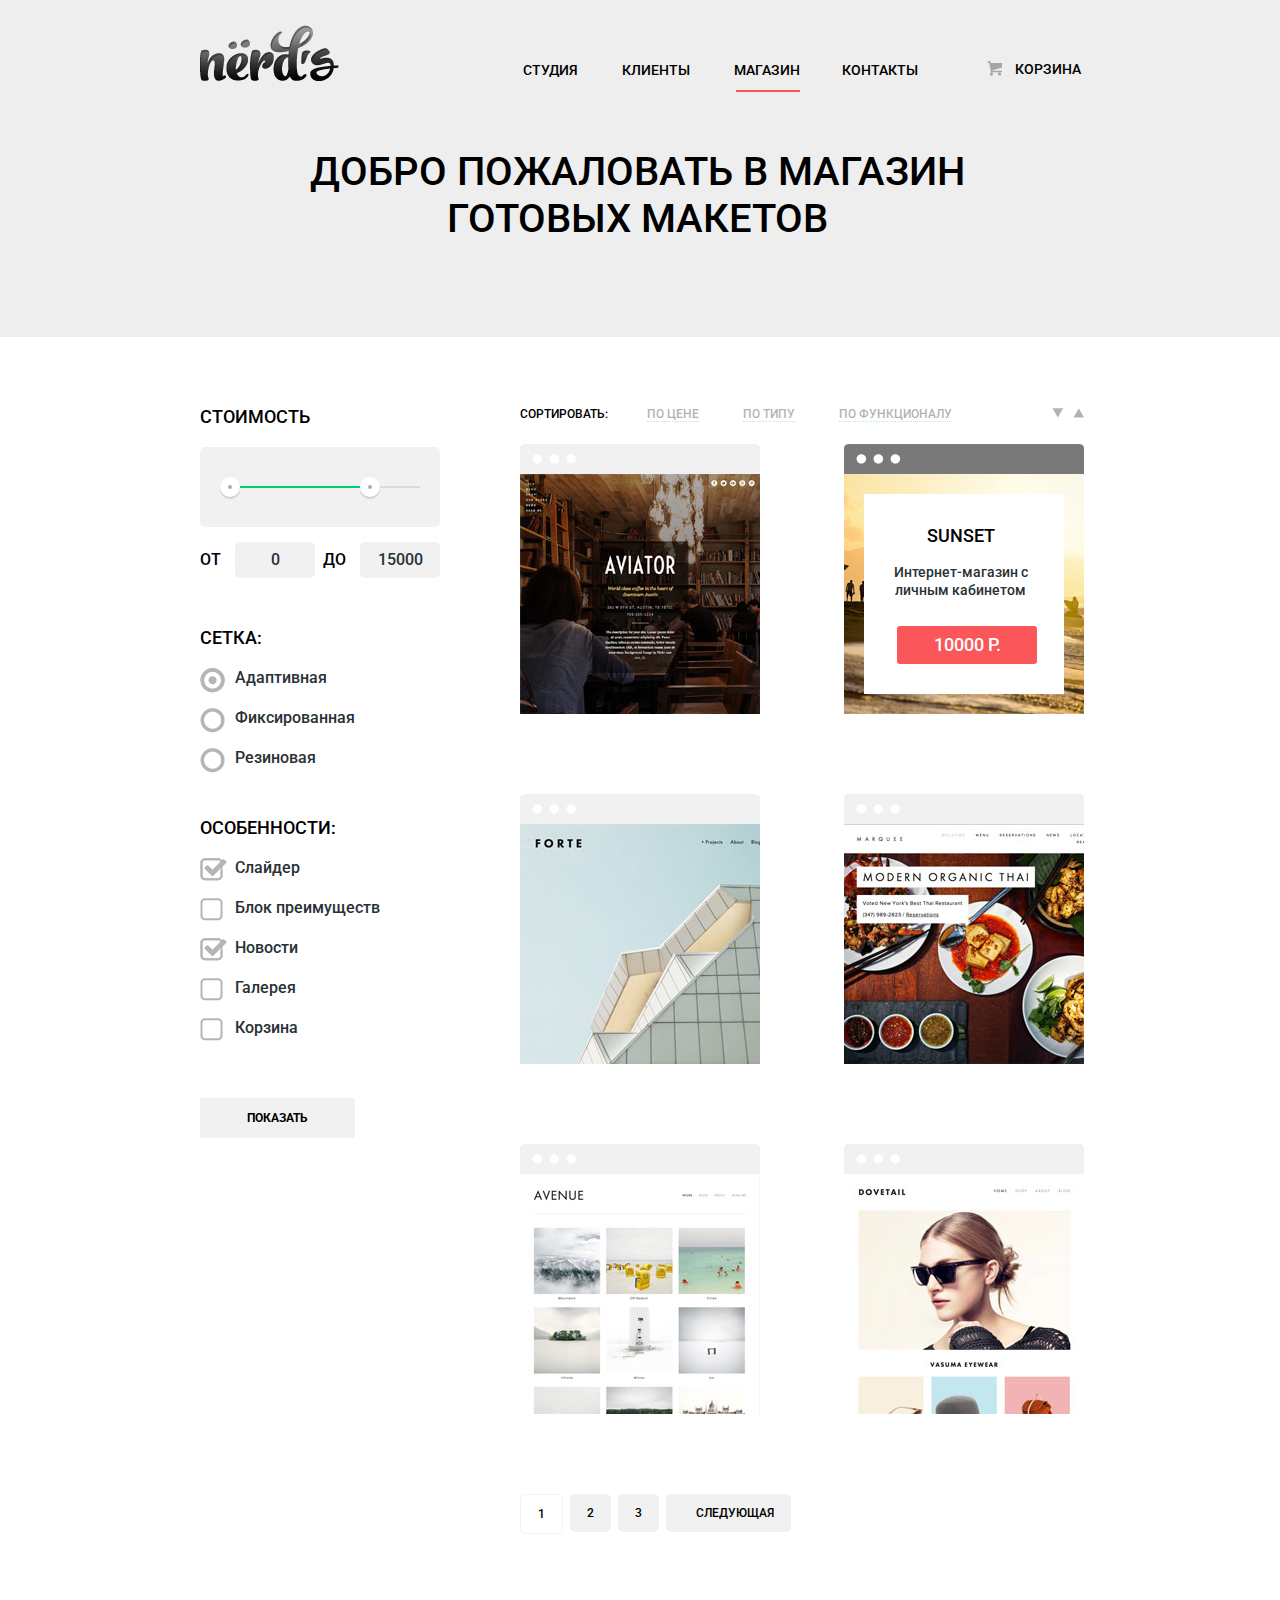
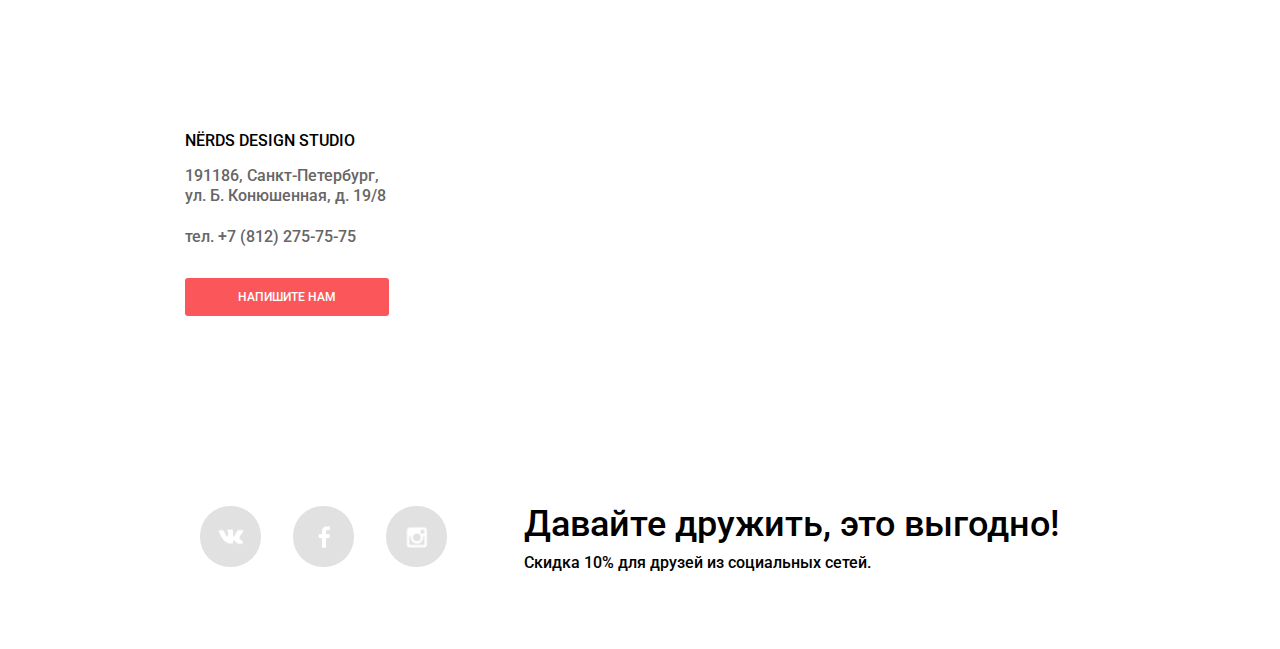
==== commit aa1b1ded: "Фиксы после замечаний случайного наставника" ====
--- a/catalog.html
+++ b/catalog.html
@@ -3,10 +3,10 @@
 <head>
   <meta charset="utf-8">
   <title>Нёрдс Каталог</title>
-  <link href="https://fonts.googleapis.com/css?family=Roboto:400,500&subset=cyrillic" rel="stylesheet">
+  <link rel="stylesheet" href="https://fonts.googleapis.com/css?family=Roboto:400,500&subset=cyrillic">
   <link rel="stylesheet" href="https://fonts.googleapis.com/css?family=Roboto:500,900&subset=cyrillic">
   <link rel="stylesheet" href="css/normalize.css">
-  <link href="css/style.css" rel="stylesheet">
+  <link rel="stylesheet" href="css/style.css">
 </head>
 <body>
   <header class="header header-catalog clearfix">
@@ -65,10 +65,10 @@
         <!--Сетка-->
         <div class="grid">
           <span>СЕТКА:</span>
-            <input type="radio" name="grid" value="Адаптивная" id="rd1">
+            <input checked type="radio" name="grid" value="Адаптивная" id="rd1">
             <label for="rd1">Адаптивная</label>
 
-            <input checked type="radio" name="grid" value="Фиксированная" id="rd2">
+            <input type="radio" name="grid" value="Фиксированная" id="rd2">
             <label for="rd2">Фиксированная</label>
 
             <input type="radio" name="grid" value="Резиновая" id="rd3">
@@ -115,8 +115,8 @@
         <!-- <div class="layout-card">
           <a href="#"><img src="img/card-1.jpg" alt="Макет" width="240" height="270"></a>
         </div> -->
-        <div class="layout-card aviator">
-
+        <div class="layout-card">
+          <img src="img/card-1.jpg" alt="Макет Aviator" width="240" height="270">
             <div class="aviator-inside">
               <span>aviator</span>
               <p>Одностраничный макет с авторским дизайном</p>
@@ -126,8 +126,8 @@
             </div>
 
         </div>
-        <div class="layout-card showed"> <!--карточка с кнопкой-->
-
+        <div class="layout-card"> <!--карточка с кнопкой-->
+          <img src="img/card-2-2.jpg" alt="Макет Sunset" width="240" height="270">
               <div class="sunset-inside">
                 <span>sunset</span>
                 <p>Интернет-магазин с личным кабинетом</p>
@@ -137,8 +137,8 @@
               </div>
 
         </div>
-        <div class="layout-card forte">
-
+        <div class="layout-card">
+          <img src="img/card-3.jpg" alt="Макет forte" width="240" height="270">
             <div class="forte-inside">
               <span>forte</span>
               <p>Отличный макет для личного блога</p>
@@ -148,8 +148,8 @@
             </div>
 
         </div>
-        <div class="layout-card organic">
-
+        <div class="layout-card">
+          <img src="img/card-4.jpg" alt="Макет organic" width="240" height="270">
             <div class="organic-inside">
               <span>modern organic thai</span>
               <p>Сайт для ресторана быстрого питания</p>
@@ -159,8 +159,8 @@
             </div>
 
         </div>
-        <div class="layout-card avenue">
-
+        <div class="layout-card">
+          <img src="img/card-5.jpg" alt="Макет avenue" width="240" height="270">
             <div class="avenue-inside">
               <span>avenue</span>
               <p>Макет для блога о путешествиях</p>
@@ -170,8 +170,8 @@
             </div>
 
         </div>
-        <div class="layout-card dovetail">
-
+        <div class="layout-card">
+          <img src="img/card-6.jpg" alt="Макет dovetail" width="240" height="270">
             <div class="dovetail-inside">
               <span>dovetail</span>
               <p>Интернет-магазин с галереей товаров</p>
@@ -186,7 +186,7 @@
             <li><a href="#" class="selected-pagi">1</a></li>
             <li><a href="#">2</a></li>
             <li><a href="#">3</a></li>
-            <li><a href="#">Следующая</a></li>
+            <li><a href="#" class="next-pagi">Следующая</a></li>
           </ul>
         </div>
       </div>
@@ -199,7 +199,7 @@
       <div class="map"> <!--Всплывающее окно внутри (проще позиционировать) -->
         <!-- <img class="big-map" src="img/map.jpg" alt="map" width="1199" height="416"> -->  <!-- Указатель, в живой карте не нужен -->
         <div class="big-map clearfix">
-          <iframe src="https://www.google.com/maps/embed?pb=!1m18!1m12!1m3!1d1998.5991043651609!2d30.320894615962608!3d59.93879418187622!2m3!1f0!2f0!3f0!3m2!1i1024!2i768!4f13.1!3m3!1m2!1s0x4696310fca5ba729%3A0xea9c53d4493c879f!2z0JHQvtC70YzRiNCw0Y8g0JrQvtC90Y7RiNC10L3QvdCw0Y8g0YPQuy4sIDE5LCDQodCw0L3QutGCLdCf0LXRgtC10YDQsdGD0YDQsywgMTkxMTg2!5e0!3m2!1sru!2sru!4v1473025534256" width="100%" height="416" frameborder="0" style="border:0" allowfullscreen></iframe>
+          <iframe src="https://www.google.com/maps/embed?pb=!1m18!1m12!1m3!1d1998.5991043651609!2d30.320894615962608!3d59.93879418187622!2m3!1f0!2f0!3f0!3m2!1i1024!2i768!4f13.1!3m3!1m2!1s0x4696310fca5ba729%3A0xea9c53d4493c879f!2z0JHQvtC70YzRiNCw0Y8g0JrQvtC90Y7RiNC10L3QvdCw0Y8g0YPQuy4sIDE5LCDQodCw0L3QutGCLdCf0LXRgtC10YDQsdGD0YDQsywgMTkxMTg2!5e0!3m2!1sru!2sru!4v1473025534256" height="416" style="border:0" allowfullscreen></iframe>
 
           <div class="our-address">
             <span>NЁRDS DESIGN STUDIO</span>
@@ -231,7 +231,7 @@
                   </label>
                   <textarea name="all-text" id="pup-text">в свободной форме</textarea>
                 </div>
-                
+
                 <button class="btn-show" type="submit">Отправить</button>
 
             </form>
--- a/css/style.css
+++ b/css/style.css
@@ -3,7 +3,7 @@
   line-height: 22px;
   color: black;
   font-weight: 500;
-  font-family: 'Roboto', sans-serif;
+  font-family: 'Roboto', 'Arial', sans-serif;
 }
 
 h1 {
@@ -11,7 +11,7 @@
   line-height: 36px;
   color: black;
   font-weight: 500;
-  font-family: 'Roboto', sans-serif;
+  font-family: 'Roboto', 'Arial', sans-serif;
 }
 
 h2 {
@@ -19,7 +19,7 @@
   line-height: 30px;
   color: black;
   font-weight: 500;
-  font-family: 'Roboto', sans-serif;
+  font-family: 'Roboto', 'Arial', sans-serif;
 }
 
 p {
@@ -90,6 +90,7 @@
 
 .header-menu li:last-child {
   padding-right: 0;
+  padding-left: 42px;
 }
 
 .header-menu a {
@@ -120,7 +121,7 @@
 .header-menu .active {
   position: relative;
   padding-bottom: 7px;
-  background-color: none;
+  background-color: transparent;
 }
 
 .header-menu .active::after {
@@ -336,6 +337,7 @@
   background-color: #fb565a;
 
   text-align: center;
+  border-radius: 3px;
 }
 
 .btn-buy:hover {
@@ -401,7 +403,7 @@
   line-height: 22px;
   color: black;
   font-weight: 500;
-  font-family: 'Roboto', sans-serif;
+  font-family: 'Roboto', 'Arial', sans-serif;
 }
 
 .we-do-card h2 {
@@ -409,7 +411,7 @@
   line-height: 30px;
   color: black;
   font-weight: 500;
-  font-family: 'Roboto', sans-serif;
+  font-family: 'Roboto', 'Arial', sans-serif;
   text-transform: uppercase;
 }
 
@@ -506,7 +508,7 @@
 }
 
 .image-partners:hover {
-  opacity: 1; lty
+  opacity: 1;
 }
 
 .image-partners:last-child {
@@ -521,8 +523,11 @@
 
 .big-map {
   position: relative;
-  max-width: inherit;
-
+
+}
+
+.big-map iframe {
+  width: 100%;
 }
 
 .map-logo {
@@ -562,7 +567,7 @@
 
 .our-address .telephone {
   color: #666;
-  font-family: 'Roboto', sans-serif;
+  font-family: 'Roboto', 'Arial', sans-serif;
   font-size: 16px;
   font-weight: 500;
   line-height: 20px;
@@ -573,7 +578,7 @@
 }
 
 .footer-catalog .our-address {
-  padding: 25px 23px 26px 20px;
+  padding: 22px 23px 26px 20px;
 }
 
 .footer-catalog address {
@@ -593,6 +598,7 @@
 
 
   text-align: center;
+  border-radius: 3px;
 }
 
 .btn-address:hover {
@@ -693,7 +699,6 @@
 
     margin-top: 65px;
   }
-}
 /*--End Footer--*/
 
 
@@ -955,6 +960,7 @@
     text-align: center;
     text-transform: uppercase;
     border: 0;
+    border-radius: 3px;
 
     font-size: 12px;
     font-weight: 700;
@@ -991,7 +997,7 @@
 
 .sorted a {
   color: black;
-  font-family: 'Roboto', sans-serif;
+font-family: 'Roboto', 'Arial', sans-serif;
   font-size: 12px;
   font-weight: 500;
   line-height: 18px;
@@ -1035,7 +1041,7 @@
   height: 10px;
   background-position: -10px -10px;
 
-  margin-left: 58px;
+  margin-left: 56px;
 }
 
 .sorted .d-up {
@@ -1113,9 +1119,9 @@
 }
 
 
-.aviator {
+/*.aviator {
   background-image: url("../img/card-1.jpg");
-}
+}*/
 
 .aviator-inside {
   opacity: 0;
@@ -1138,9 +1144,9 @@
 
 
 
-.showed {
+/*.showed {
   background-image: url("../img/card-2-2.jpg");
-}
+}*/
 
 .sunset-inside {
 
@@ -1158,10 +1164,10 @@
 }
 
 
-
+/*
 .forte {
   background-image: url("../img/card-3.jpg");
-}
+}*/
 
 .forte-inside {
   opacity: 0;
@@ -1185,9 +1191,9 @@
 
 
 
-.organic {
+/*.organic {
   background: url("../img/card-4.jpg")
-}
+}*/
 
 .organic-inside {
   opacity: 0;
@@ -1212,9 +1218,9 @@
 
 
 
-.avenue {
+/*.avenue {
   background: url("../img/card-5.jpg");
-}
+}*/
 
 .avenue-inside {
   opacity: 0;
@@ -1237,10 +1243,10 @@
 
 
 
-.dovetail {
+/*.dovetail {
   background: url("../img/card-6.jpg");
 
-}
+}*/
 
 .dovetail-inside {
   opacity: 0;
@@ -1359,14 +1365,14 @@
 .pagination li {
   display: inline-block;
   vertical-align: top;
-  font-size: 14px;
-  line-height: 1px;
+  font-size: 12px;
+  line-height: 18px;
   vertical-align: top;
 }
 
 .pagination a {
   display: block;
-  padding: 17px 18px;
+  padding: 10px 17px;
   color: black;
   background-color: #f1f1f1;
   text-decoration: none;
@@ -1377,7 +1383,12 @@
 .pagination .selected-pagi {
   color: black;
   background-color: white;
-  border: 1px solid grey;
+  border: 1px solid #f2f2f2;
+}
+
+.pagination .next-pagi {
+  text-transform: uppercase;
+  padding-left: 30px;
 }
 
 .pagination a:hover {
@@ -1480,6 +1491,21 @@
 
 
 /*POPUP*/
+
+@-webkit-keyframes bounce {
+  0%   {
+    transform: translateY(50px);
+  }
+  70%  {
+    transform: translateY(-30px);
+  }
+  90%  {
+    transform: translateY(10px);
+  }
+  100% {
+    transform: translateY(0);
+  }
+}
 
 @keyframes bounce {
   0%   {
@@ -1496,6 +1522,18 @@
   }
 }
 
+@-webkit-keyframes shake {
+  0%, 100% {
+    transform: translateX(0);
+  }
+  10%, 30%, 50%, 70%, 90% {
+    transform: translateX(-10px);
+  }
+  20%, 40%, 60%, 80% {
+    transform: translateX(10px);
+  }
+}
+
 @keyframes shake {
   0%, 100% {
     transform: translateX(0);
@@ -1511,14 +1549,14 @@
 .modal-content {
   display: none;
   position: absolute;
-  bottom: -20px;
+  bottom: 10px;
   left: 50%;
   margin-left: -325px;
   box-sizing: border-box;
 
 
   max-width: 704px;
-  padding: 55px 90px 50px 80px;
+  /*padding: 55px 90px 50px 80px;*/
 
   color: #000000;
 
@@ -1528,10 +1566,12 @@
 
 .modal-content-show {
   display: block;
+  -webkit-animation: bounce 0.5s;
   animation: bounce 0.5s;
 }
 
 .modal-error {
+  -webkit-animation: shake 0.3s;
   animation: shake 0.3s;
 }
 
@@ -1602,6 +1642,10 @@
   padding-left: 16px;
 }
 
+.login-form {
+  margin: 50px 90px 70px 80px;
+}
+
 .login-form label {
   font-size: 16px;
   font-weight: 500;
@@ -1617,18 +1661,18 @@
   display: inline-block;
   float: left;
   margin-right: 20px;
-  margin-bottom: 25px;
+  margin-bottom: 20px;
 }
 
 .email-popup {
   display: inline-block;
-  float: right;
+  /*float: right;*/
   margin-bottom: 25px;
 }
 
 .text-popup {
-  margin-top: 25px;
-  margin-bottom: 50px;
+  /*margin-top: 25px;*/
+  margin-bottom: 40px;
 }
 
 .modal-content .btn-show {
